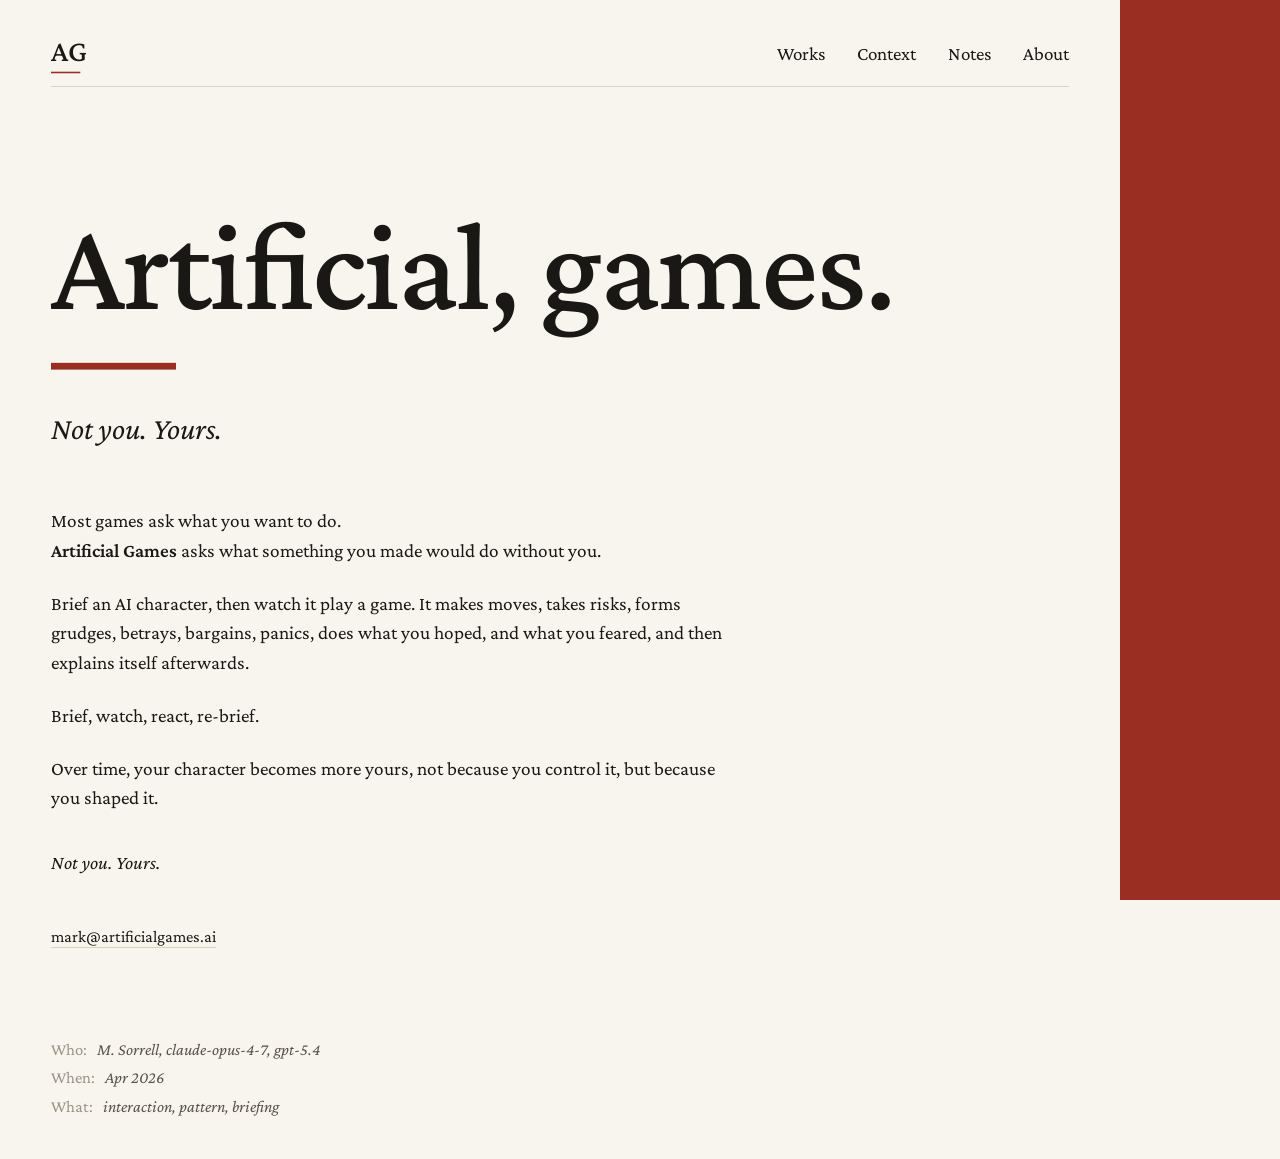
==== index.html @ ef5ed5cd "Update index.html added central column" ====
<!DOCTYPE html>
<html lang="en">
<head>
<meta charset="UTF-8">
<meta name="viewport" content="width=device-width, initial-scale=1, viewport-fit=cover">
<title>Artificial, games.</title>
<meta name="description" content="Artificial, games. — Not you. Yours.">

<link rel="icon" type="image/x-icon" href="/favicon.ico">
<link rel="icon" type="image/png" sizes="32x32" href="/favicon-32.png" media="(prefers-color-scheme: light)">
<link rel="icon" type="image/png" sizes="32x32" href="/favicon-32-dark.png" media="(prefers-color-scheme: dark)">
<link rel="icon" type="image/png" sizes="16x16" href="/favicon-16.png">
<link rel="apple-touch-icon" sizes="180x180" href="/apple-touch-icon.png">

<link rel="preconnect" href="https://fonts.googleapis.com">
<link rel="preconnect" href="https://fonts.gstatic.com" crossorigin>
<link href="https://fonts.googleapis.com/css2?family=Crimson+Pro:ital,wght@0,400;0,500;0,600;0,700;1,400;1,500&display=swap" rel="stylesheet">

<style>
:root {
  --surface: #F7F5EE;
  --ink: #1A1814;
  --ink-mid: #5A5448;
  --ink-faint: #9A9384;
  --rule: #D8D2C0;
  --scar: #9A2E22;

  --stripe-w: 160px;
  --frame-y: clamp(28px, 3vw, 40px);
  --frame-left: clamp(28px, 4vw, 64px);
  /* Right padding = stripe width + same breathing room as left */
  --frame-right: calc(var(--stripe-w) + clamp(28px, 4vw, 64px));
}

* { box-sizing: border-box; margin: 0; padding: 0; }

html, body {
  background: var(--surface);
  color: var(--ink);
  font-family: 'Crimson Pro', serif;
  -webkit-font-smoothing: antialiased;
  -moz-osx-font-smoothing: grayscale;
  font-feature-settings: "kern" 1, "liga" 1;
}

body {
  min-height: 100vh;
  min-height: 100dvh;
  position: relative;
  display: flex;
  flex-direction: column;
  padding: var(--frame-y) var(--frame-right) var(--frame-y) var(--frame-left);
}

/* Content centres in a column within the padded body.
   The stripe stays attached to the viewport edge; the content sits
   in a max-width column that auto-centres within the available cream space. */
.column {
  width: 100%;
  max-width: 1100px;
  margin: 0 auto;
}

/* The scar stripe — full bleed right edge, top to bottom */
.stripe {
  position: fixed;
  top: 0;
  right: 0;
  bottom: 0;
  width: var(--stripe-w);
  background: var(--scar);
  z-index: 1;
  pointer-events: none;
}

/* ============ DOCUMENT HEADER ============ */
.doc-header {
  display: flex;
  justify-content: space-between;
  align-items: center;
  padding-bottom: 14px;
  border-bottom: 1px solid var(--rule);
}

.ag-mark { display: flex; flex-direction: column; align-items: flex-start; }

.ag-mark .monogram {
  font-family: 'Crimson Pro', serif;
  font-weight: 500;
  font-size: 30px;
  letter-spacing: -0.02em;
  line-height: 0.85;
  color: var(--ink);
}

.ag-mark .header-emdash {
  font-family: 'Crimson Pro', serif;
  font-weight: 500;
  font-size: 30px;
  letter-spacing: -0.02em;
  line-height: 0.2;
  color: var(--scar);
  display: block;
  margin-top: 0.06em;
}

.nav {
  display: flex;
  gap: 32px;
  align-items: center;
}

.nav a {
  font-family: 'Crimson Pro', serif;
  font-weight: 400;
  font-size: clamp(16px, 1.5vw, 19px);
  color: var(--ink);
  text-decoration: none;
  padding-bottom: 2px;
  border-bottom: 1px solid transparent;
  transition: color 120ms ease, border-color 120ms ease;
}

.nav a:hover,
.nav a:focus-visible {
  color: var(--scar);
  border-bottom-color: var(--scar);
  outline: none;
}

/* The reserved empty space where Doc/Context lived. Preserved deliberately
   so the title arrives with breathing room above it. */
.head-spacer {
  height: clamp(72px, 9vw, 120px);
}

/* ============ TITLE + COVER EM-DASH + TAGLINE ============ */
.title {
  font-family: 'Crimson Pro', serif;
  font-weight: 500;
  font-size: clamp(56px, 10vw, 144px);
  line-height: 1.0;
  letter-spacing: -0.015em;
  color: var(--ink);
}

.cover-emdash {
  font-family: 'Crimson Pro', serif;
  font-weight: 500;
  font-size: clamp(56px, 10vw, 144px);
  letter-spacing: -0.015em;
  line-height: 0.25;
  color: var(--scar);
  display: block;
  margin-top: 0.04em;
}

.tagline {
  margin-top: clamp(28px, 4vw, 40px);
  font-family: 'Crimson Pro', serif;
  font-style: italic;
  font-weight: 400;
  font-size: clamp(22px, 2.4vw, 34px);
  line-height: 1.4;
  color: var(--ink);
}

/* ============ BODY PROSE ============ */
.subject {
  margin-top: clamp(40px, 5vw, 56px);
  font-family: 'Crimson Pro', serif;
  font-weight: 400;
  font-size: clamp(18px, 1.5vw, 22px);
  line-height: 1.55;
  letter-spacing: 0;
  color: var(--ink);
  max-width: 62ch;
}

.subject p {
  margin-bottom: 1.2em;
}

.subject strong {
  font-weight: 600;
}

.subject p:last-child {
  margin-bottom: 0;
}

.subject .sign-off {
  margin-top: 1.8em;
}

/* ============ EMAIL ============ */
.contact {
  margin-top: clamp(36px, 4vw, 48px);
  font-family: 'Crimson Pro', serif;
  font-weight: 400;
  font-size: clamp(16px, 1.3vw, 19px);
  line-height: 1.45;
  color: var(--ink);
}

.contact a {
  color: inherit;
  text-decoration: none;
  border-bottom: 1px solid var(--rule);
  padding-bottom: 1px;
  transition: color 120ms ease, border-color 120ms ease;
}

.contact a:hover,
.contact a:focus-visible {
  color: var(--scar);
  border-bottom-color: var(--scar);
  outline: none;
}

/* ============ SPACER + FOOTER ============ */
.spacer { flex: 1; min-height: clamp(48px, 8vh, 120px); }

.footer {
  padding-top: 16px;
  display: flex;
  flex-direction: column;
  gap: 4px;
  font-family: 'Crimson Pro', serif;
  font-size: clamp(15px, 1.3vw, 18px);
  letter-spacing: 0;
  line-height: 1.5;
}

.footer .field {
  display: flex;
  gap: 10px;
  align-items: baseline;
}

.footer .field .label {
  color: var(--ink-faint);
}
.footer .field .value {
  color: var(--ink-mid);
  font-style: italic;
}

/* ============ MOBILE ============ */
@media (max-width: 720px) {
  :root {
    --stripe-w: 48px;
    --frame-right: calc(var(--stripe-w) + clamp(20px, 5vw, 32px));
    --frame-left: clamp(20px, 5vw, 32px);
  }
  .nav { gap: 18px; }
}

@media (max-width: 480px) {
  .footer .field { flex-basis: 100%; }
}

</style>
</head>
<body>

<div class="stripe" aria-hidden="true"></div>

<header class="doc-header column">
  <div class="ag-mark">
    <div class="monogram">AG</div>
    <span class="header-emdash" aria-hidden="true">&mdash;</span>
  </div>
  <nav class="nav">
    <a href="#">Works</a>
    <a href="#">Context</a>
    <a href="#">Notes</a>
    <a href="#">About</a>
  </nav>
</header>

<main class="column">
  <div class="head-spacer"></div>

  <h1 class="title">Artificial, games.</h1>
  <span class="cover-emdash" aria-hidden="true">&mdash;</span>
  <p class="tagline">Not you. Yours.</p>

  <div class="subject">
    <p>Most games ask what you want to do.<br><strong>Artificial Games</strong> asks what something you made would do without you.</p>
    <p>Brief an AI character, then watch it play a game. It makes moves, takes risks, forms grudges, betrays, bargains, panics, does what you hoped, and what you feared, and then explains itself afterwards.</p>
    <p>Brief, watch, react, re-brief.</p>
    <p>Over time, your character becomes more yours, not because you control it, but because you shaped it.</p>
    <p class="sign-off"><em>Not you. Yours.</em></p>
  </div>

  <p class="contact"><a href="mailto:mark@artificialgames.ai">mark@artificialgames.ai</a></p>
</main>

<div class="spacer"></div>

<footer class="footer column">
  <div class="field">
    <span class="label">Who:</span>
    <span class="value">M. Sorrell, claude-opus-4-7, gpt-5.4</span>
  </div>
  <div class="field">
    <span class="label">When:</span>
    <span class="value">Apr 2026</span>
  </div>
  <div class="field">
    <span class="label">What:</span>
    <span class="value">interaction, pattern, briefing</span>
  </div>
</footer>

</body>
</html>
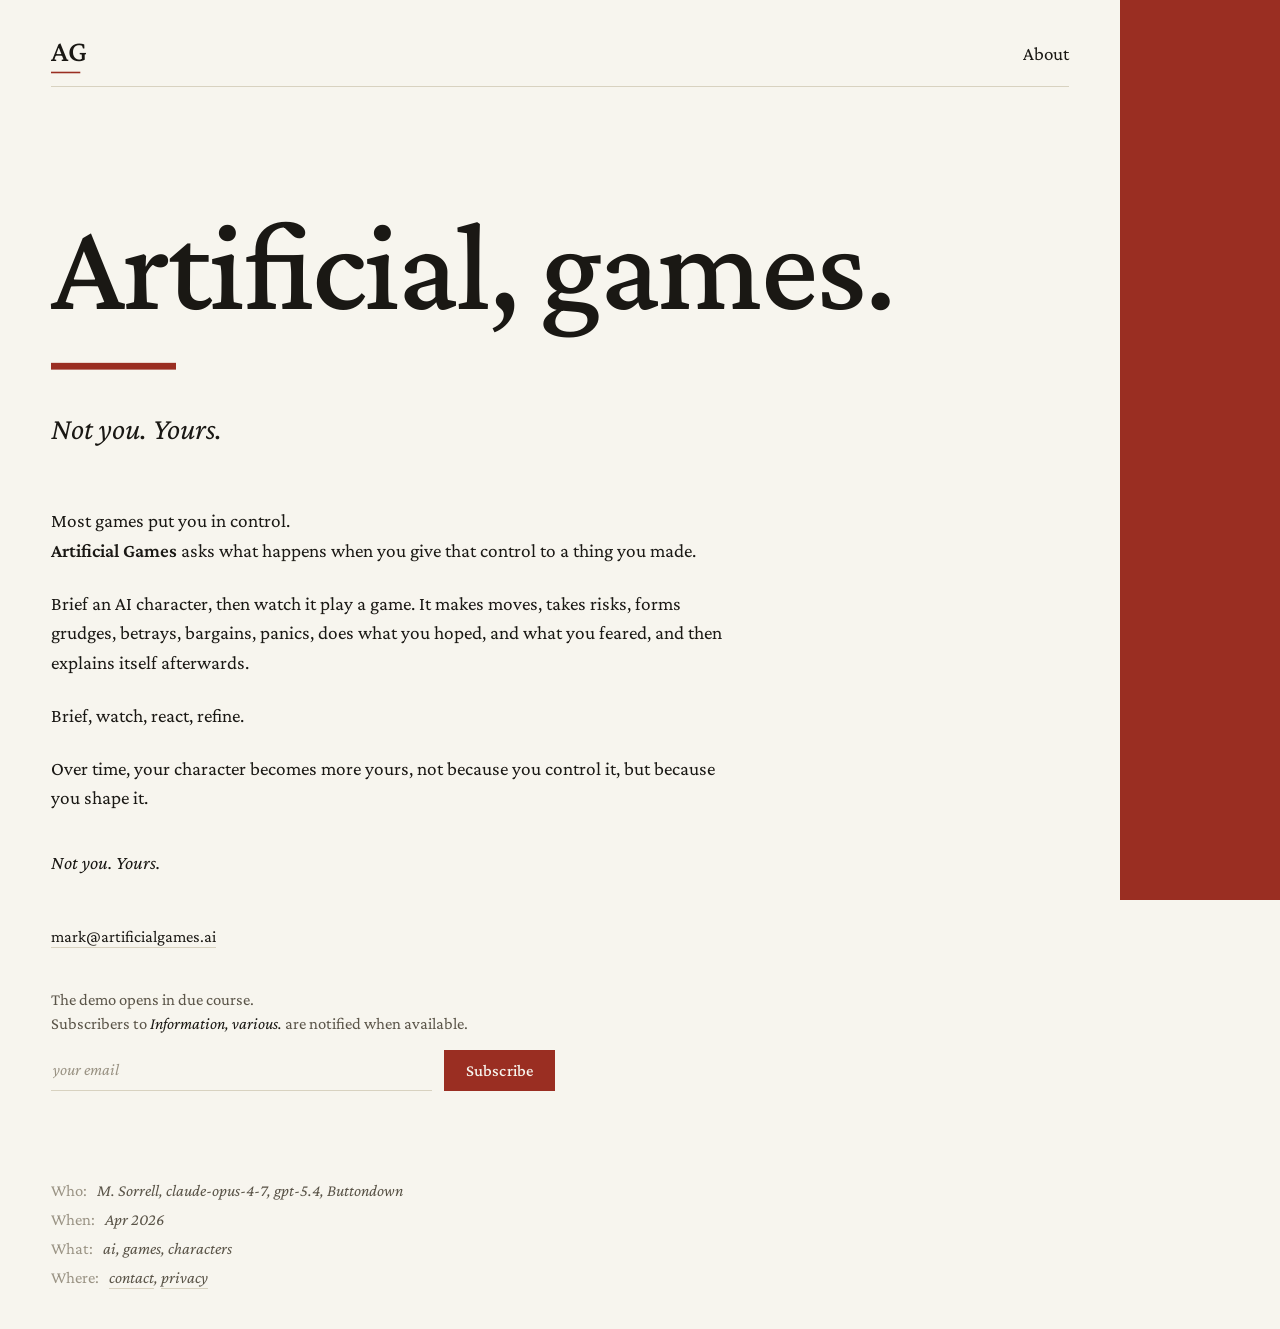
==== commit 401ed4fd: "Update index.html supports about and privacy" ====
--- a/index.html
+++ b/index.html
@@ -84,6 +84,14 @@
 
 .ag-mark { display: flex; flex-direction: column; align-items: flex-start; }
 
+.ag-mark a {
+  text-decoration: none;
+  display: flex;
+  flex-direction: column;
+  align-items: flex-start;
+  color: inherit;
+}
+
 .ag-mark .monogram {
   font-family: 'Crimson Pro', serif;
   font-weight: 500;
@@ -218,6 +226,95 @@
   outline: none;
 }
 
+/* ============ SUBSCRIBE FORM ============ */
+.subscribe {
+  margin-top: clamp(28px, 3vw, 40px);
+  max-width: 56ch;
+}
+
+.call-prompt {
+  font-family: 'Crimson Pro', serif;
+  font-weight: 400;
+  font-size: clamp(16px, 1.3vw, 19px);
+  line-height: 1.45;
+  color: var(--ink-mid);
+  margin-bottom: 14px;
+}
+
+.call-prompt em {
+  color: var(--ink);
+}
+
+.call-prompt strong {
+  font-weight: 600;
+  color: var(--ink);
+}
+
+.subscribe-row {
+  display: flex;
+  gap: 12px;
+  align-items: stretch;
+  flex-wrap: wrap;
+}
+
+.visually-hidden {
+  position: absolute;
+  width: 1px;
+  height: 1px;
+  padding: 0;
+  margin: -1px;
+  overflow: hidden;
+  clip: rect(0, 0, 0, 0);
+  white-space: nowrap;
+  border: 0;
+}
+
+.subscribe input[type="email"] {
+  flex: 1 1 240px;
+  min-width: 0;
+  font-family: 'Crimson Pro', serif;
+  font-weight: 400;
+  font-size: clamp(16px, 1.3vw, 19px);
+  line-height: 1.45;
+  color: var(--ink);
+  background: transparent;
+  border: none;
+  border-bottom: 1px solid var(--rule);
+  padding: 8px 2px;
+  outline: none;
+  border-radius: 0;
+  transition: border-color 120ms ease;
+}
+
+.subscribe input[type="email"]::placeholder {
+  color: var(--ink-faint);
+  font-style: italic;
+}
+
+.subscribe input[type="email"]:focus {
+  border-bottom-color: var(--scar);
+}
+
+.subscribe button[type="submit"] {
+  font-family: 'Crimson Pro', serif;
+  font-weight: 500;
+  font-size: clamp(16px, 1.3vw, 19px);
+  line-height: 1.45;
+  color: var(--surface);
+  background: var(--scar);
+  border: none;
+  padding: 8px 22px;
+  cursor: pointer;
+  letter-spacing: 0.01em;
+  transition: background-color 120ms ease;
+}
+
+.subscribe button[type="submit"]:hover,
+.subscribe button[type="submit"]:focus-visible {
+  background: var(--ink);
+  outline: none;
+}
+
 /* ============ SPACER + FOOTER ============ */
 .spacer { flex: 1; min-height: clamp(48px, 8vh, 120px); }
 
@@ -244,6 +341,21 @@
 .footer .field .value {
   color: var(--ink-mid);
   font-style: italic;
+}
+
+.footer .field .value a {
+  color: inherit;
+  text-decoration: none;
+  border-bottom: 1px solid var(--rule);
+  padding-bottom: 1px;
+  transition: color 120ms ease, border-color 120ms ease;
+}
+
+.footer .field .value a:hover,
+.footer .field .value a:focus-visible {
+  color: var(--scar);
+  border-bottom-color: var(--scar);
+  outline: none;
 }
 
 /* ============ MOBILE ============ */
@@ -268,14 +380,13 @@
 
 <header class="doc-header column">
   <div class="ag-mark">
-    <div class="monogram">AG</div>
-    <span class="header-emdash" aria-hidden="true">&mdash;</span>
+    <a href="/" aria-label="Artificial, games. — home">
+      <div class="monogram">AG</div>
+      <span class="header-emdash" aria-hidden="true">&mdash;</span>
+    </a>
   </div>
   <nav class="nav">
-    <a href="#">Works</a>
-    <a href="#">Context</a>
-    <a href="#">Notes</a>
-    <a href="#">About</a>
+    <a href="/about">About</a>
   </nav>
 </header>
 
@@ -287,14 +398,33 @@
   <p class="tagline">Not you. Yours.</p>
 
   <div class="subject">
-    <p>Most games ask what you want to do.<br><strong>Artificial Games</strong> asks what something you made would do without you.</p>
+    <p>Most games put you in control.<br><strong>Artificial Games</strong> asks what happens when you give that control to a thing you made.</p>
     <p>Brief an AI character, then watch it play a game. It makes moves, takes risks, forms grudges, betrays, bargains, panics, does what you hoped, and what you feared, and then explains itself afterwards.</p>
-    <p>Brief, watch, react, re-brief.</p>
-    <p>Over time, your character becomes more yours, not because you control it, but because you shaped it.</p>
+    <p>Brief, watch, react, refine.</p>
+    <p>Over time, your character becomes more yours, not because you control it, but because you shape it.</p>
     <p class="sign-off"><em>Not you. Yours.</em></p>
   </div>
 
   <p class="contact"><a href="mailto:mark@artificialgames.ai">mark@artificialgames.ai</a></p>
+
+  <form
+    class="subscribe"
+    action="https://buttondown.com/api/emails/embed-subscribe/artificialgames"
+    method="post"
+  >
+    <p class="call-prompt">The demo opens in due course.<br>Subscribers to <em>Information, various.</em> are notified when available.</p>
+    <div class="subscribe-row">
+      <label for="bd-email" class="visually-hidden">Email address</label>
+      <input
+        type="email"
+        name="email"
+        id="bd-email"
+        placeholder="your email"
+        required
+      />
+      <button type="submit">Subscribe</button>
+    </div>
+  </form>
 </main>
 
 <div class="spacer"></div>
@@ -302,7 +432,7 @@
 <footer class="footer column">
   <div class="field">
     <span class="label">Who:</span>
-    <span class="value">M. Sorrell, claude-opus-4-7, gpt-5.4</span>
+    <span class="value">M. Sorrell, claude-opus-4-7, gpt-5.4, Buttondown</span>
   </div>
   <div class="field">
     <span class="label">When:</span>
@@ -310,7 +440,11 @@
   </div>
   <div class="field">
     <span class="label">What:</span>
-    <span class="value">interaction, pattern, briefing</span>
+    <span class="value">ai, games, characters</span>
+  </div>
+  <div class="field">
+    <span class="label">Where:</span>
+    <span class="value"><a href="mailto:hello@artificialgames.ai">contact</a>, <a href="/privacy">privacy</a></span>
   </div>
 </footer>
 
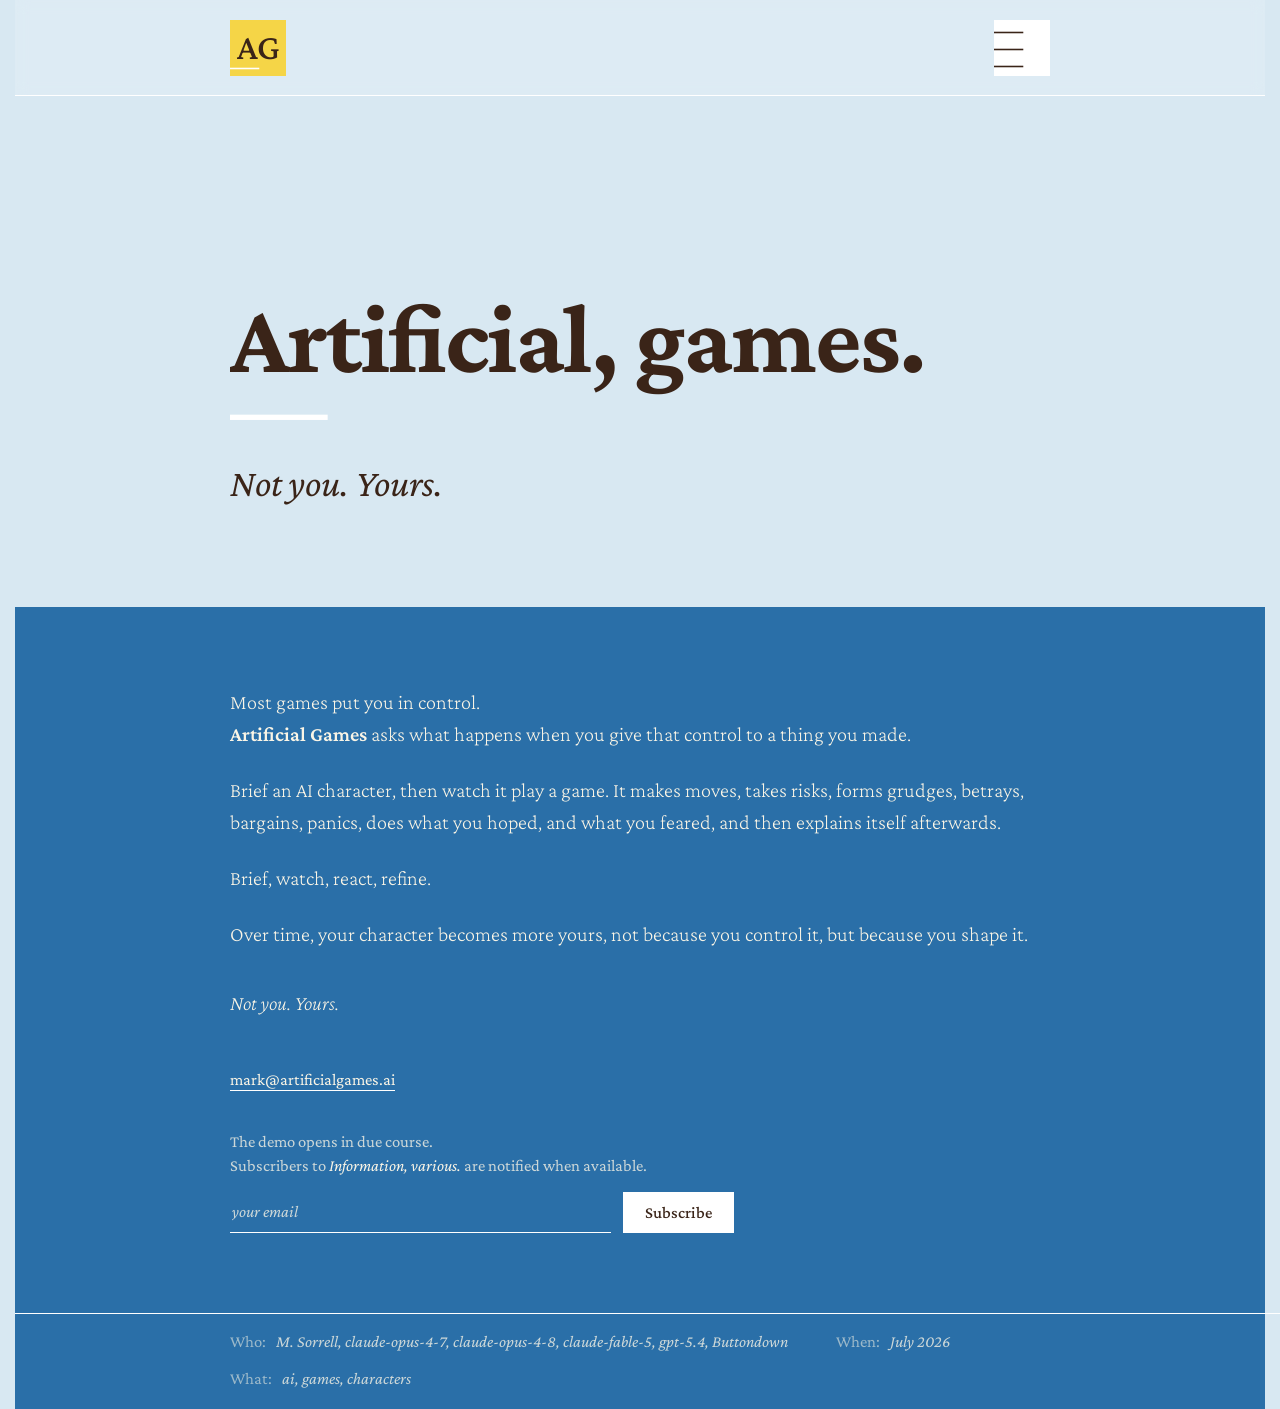
==== commit b4909c99: "Horizon rollout: pages, og-image, favicons (July 2026)" ====
--- a/index.html
+++ b/index.html
@@ -6,6 +6,23 @@
 <title>Artificial, games.</title>
 <meta name="description" content="Artificial, games. — Not you. Yours.">
 
+<!-- Open Graph -->
+<meta property="og:type" content="website">
+<meta property="og:url" content="https://artificialgames.ai/">
+<meta property="og:title" content="Artificial, games.">
+<meta property="og:description" content="Not you. Yours.">
+<meta property="og:image" content="https://artificialgames.ai/og-image.png">
+<meta property="og:image:width" content="1200">
+<meta property="og:image:height" content="630">
+<meta property="og:site_name" content="Artificial, games.">
+
+<!-- Twitter -->
+<meta name="twitter:card" content="summary_large_image">
+<meta name="twitter:url" content="https://artificialgames.ai/">
+<meta name="twitter:title" content="Artificial, games.">
+<meta name="twitter:description" content="Not you. Yours.">
+<meta name="twitter:image" content="https://artificialgames.ai/og-image.png">
+
 <link rel="icon" type="image/x-icon" href="/favicon.ico">
 <link rel="icon" type="image/png" sizes="32x32" href="/favicon-32.png" media="(prefers-color-scheme: light)">
 <link rel="icon" type="image/png" sizes="32x32" href="/favicon-32-dark.png" media="(prefers-color-scheme: dark)">
@@ -14,28 +31,36 @@
 
 <link rel="preconnect" href="https://fonts.googleapis.com">
 <link rel="preconnect" href="https://fonts.gstatic.com" crossorigin>
-<link href="https://fonts.googleapis.com/css2?family=Crimson+Pro:ital,wght@0,400;0,500;0,600;0,700;1,400;1,500&display=swap" rel="stylesheet">
+<link href="https://fonts.googleapis.com/css2?family=Crimson+Pro:ital,wght@0,200;0,300;0,400;0,500;0,600;0,700;1,200;1,300;1,400;1,500;1,600&display=swap" rel="stylesheet">
 
 <style>
 :root {
-  --surface: #F7F5EE;
-  --ink: #1A1814;
-  --ink-mid: #5A5448;
-  --ink-faint: #9A9384;
-  --rule: #D8D2C0;
-  --scar: #9A2E22;
-
-  --stripe-w: 160px;
+  /* Top band — sky */
+  --band-sky:    #D8E8F2;
+  /* Bottom band — sea */
+  --band-sea:    #2A6FA8;
+
+  /* Brown ink family — for use on the sky band */
+  --ink:         #3A2418;
+  --ink-mid:     #5A3A28;
+  --ink-faint:   #7A6E66;
+
+  /* Cream family — for use on the sea band */
+  --cream:       #FAF5E6;
+  --cream-mid:   rgba(250, 245, 230, 0.78);
+  --cream-faint: rgba(250, 245, 230, 0.55);
+
+  --white:       #FFFFFF;
+  --yellow:      #F5D547;
+
   --frame-y: clamp(28px, 3vw, 40px);
-  --frame-left: clamp(28px, 4vw, 64px);
-  /* Right padding = stripe width + same breathing room as left */
-  --frame-right: calc(var(--stripe-w) + clamp(28px, 4vw, 64px));
+  --frame-x: clamp(28px, 4vw, 64px);
 }
 
 * { box-sizing: border-box; margin: 0; padding: 0; }
 
 html, body {
-  background: var(--surface);
+  background: var(--band-sky);
   color: var(--ink);
   font-family: 'Crimson Pro', serif;
   -webkit-font-smoothing: antialiased;
@@ -43,46 +68,42 @@
   font-feature-settings: "kern" 1, "liga" 1;
 }
 
-body {
-  min-height: 100vh;
-  min-height: 100dvh;
-  position: relative;
-  display: flex;
-  flex-direction: column;
-  padding: var(--frame-y) var(--frame-right) var(--frame-y) var(--frame-left);
-}
-
-/* Content centres in a column within the padded body.
-   The stripe stays attached to the viewport edge; the content sits
-   in a max-width column that auto-centres within the available cream space. */
-.column {
-  width: 100%;
-  max-width: 1100px;
-  margin: 0 auto;
-}
-
-/* The scar stripe — full bleed right edge, top to bottom */
-.stripe {
-  position: fixed;
+html { scrollbar-gutter: stable both-edges; }
+html, body { min-height: 100%; }
+body { min-height: 100vh; display: flex; flex-direction: column; }
+.band-sea { flex: 1 0 auto; }
+
+/* ============ STICKY HEADER ============ */
+.sticky-header {
+  position: sticky;
   top: 0;
+  z-index: 30;
+  background: rgba(255, 255, 255, 0.15);
+  backdrop-filter: blur(7px);
+  -webkit-backdrop-filter: blur(7px);
+  padding: 20px var(--frame-x);
+}
+
+.sticky-header::after {
+  content: '';
+  position: absolute;
+  bottom: 0;
+  left: 0;
   right: 0;
-  bottom: 0;
-  width: var(--stripe-w);
-  background: var(--scar);
-  z-index: 1;
-  pointer-events: none;
-}
-
-/* ============ DOCUMENT HEADER ============ */
-.doc-header {
+  height: 1px;
+  background: var(--white);
+}
+
+.sticky-header-inner {
   display: flex;
   justify-content: space-between;
   align-items: center;
-  padding-bottom: 14px;
-  border-bottom: 1px solid var(--rule);
-}
-
-.ag-mark { display: flex; flex-direction: column; align-items: flex-start; }
+  max-width: 820px;
+  margin: 0 auto;
+  position: relative;
+  z-index: 30;
+  isolation: isolate;
+}
 
 .ag-mark a {
   text-decoration: none;
@@ -90,15 +111,24 @@
   flex-direction: column;
   align-items: flex-start;
   color: inherit;
+  height: 56px;
 }
 
 .ag-mark .monogram {
   font-family: 'Crimson Pro', serif;
   font-weight: 500;
-  font-size: 30px;
+  font-size: 36px;
   letter-spacing: -0.02em;
-  line-height: 0.85;
+  line-height: 1;
   color: var(--ink);
+  background: var(--yellow);
+  width: 56px;
+  height: 56px;
+  display: flex;
+  align-items: center;
+  justify-content: center;
+  padding-bottom: 2px;
+  transition: background 120ms ease;
 }
 
 .ag-mark .header-emdash {
@@ -107,58 +137,174 @@
   font-size: 30px;
   letter-spacing: -0.02em;
   line-height: 0.2;
-  color: var(--scar);
+  color: var(--white);
   display: block;
-  margin-top: 0.06em;
+  margin-top: -14px;
+  position: relative;
+  z-index: 1;
+  transition: color 120ms ease;
+}
+
+.ag-mark a:hover .monogram,
+.ag-mark a:focus-visible .monogram {
+  background: var(--white);
+}
+
+.ag-mark a:hover .header-emdash,
+.ag-mark a:focus-visible .header-emdash {
+  color: var(--yellow);
 }
 
 .nav {
   display: flex;
-  gap: 32px;
   align-items: center;
-}
-
-.nav a {
+  position: relative;
+}
+
+/* Hamburger button — three em-dashes stacked, same 56px box as the wordmark.
+   The lowest em-dash aligns vertically with the wordmark em-dash. */
+.menu-button {
+  width: 56px;
+  height: 56px;
+  background: var(--white);
+  border: none;
+  padding: 0;
+  cursor: pointer;
+  display: flex;
+  flex-direction: column;
+  align-items: stretch;
+  justify-content: flex-end;
+  font-family: 'Crimson Pro', serif;
+  transition: background 120ms ease;
+}
+
+.menu-button:hover,
+.menu-button:focus-visible {
+  background: var(--band-sea);
+  outline: none;
+}
+
+.menu-em {
+  font-family: 'Crimson Pro', serif;
+  font-weight: 500;
+  font-size: 30px;
+  letter-spacing: -0.02em;
+  line-height: 0.2;
+  color: var(--ink);
+  text-align: left;
+  display: block;
+  padding-left: 0;
+  transition: color 120ms ease;
+}
+
+/* Distribute the three em-dashes so the bottom one aligns with the wordmark em-dash.
+   The wordmark em-dash visual line sits ~46px from the top of its 56px box.
+   With justify-content: flex-end on the button, the third em-dash sits near the bottom;
+   margin-bottom on the third raises it to match the wordmark line. */
+.menu-em:nth-child(1) { margin-bottom: 11px; }
+.menu-em:nth-child(2) { margin-bottom: 11px; }
+.menu-em:nth-child(3) { margin-bottom: 10px; }
+
+.menu-button:hover .menu-em,
+.menu-button:focus-visible .menu-em {
+  color: var(--white);
+}
+
+/* Dropdown menu — each link is its own white cloud box.
+   Odd boxes (1st, 3rd) right-align to the hamburger right edge.
+   Even boxes (2nd) left-align to the hamburger left edge — higgledy-piggledy. */
+.menu-panel {
+  position: absolute;
+  top: calc(100% + 40px);
+  right: 0;
+  width: 56px;            /* match hamburger width — anchors left and right edges */
+  z-index: 40;
+  display: flex;
+  flex-direction: column;
+  gap: 20px;
+}
+
+.menu-panel[hidden] {
+  display: none;
+}
+
+.menu-panel a {
+  display: block;
+  background: var(--white);
+  padding: 8px 16px;
   font-family: 'Crimson Pro', serif;
   font-weight: 400;
-  font-size: clamp(16px, 1.5vw, 19px);
+  font-size: clamp(16px, 1.4vw, 18px);
   color: var(--ink);
   text-decoration: none;
-  padding-bottom: 2px;
-  border-bottom: 1px solid transparent;
-  transition: color 120ms ease, border-color 120ms ease;
-}
-
-.nav a:hover,
-.nav a:focus-visible {
-  color: var(--scar);
-  border-bottom-color: var(--scar);
+  transition: background 120ms ease, color 120ms ease;
+  width: max-content;
+  align-self: flex-start;
+  text-align: left;
+}
+
+.menu-panel a:hover,
+.menu-panel a:focus-visible {
+  background: var(--band-sea);
+  color: var(--white);
   outline: none;
 }
 
-/* The reserved empty space where Doc/Context lived. Preserved deliberately
-   so the title arrives with breathing room above it. */
-.head-spacer {
-  height: clamp(72px, 9vw, 120px);
-}
-
-/* ============ TITLE + COVER EM-DASH + TAGLINE ============ */
+/* ============ BAND 1 — SKY ============ */
+.band-sky {
+  background: var(--band-sky);
+  padding: 192px var(--frame-x) 96px;
+  position: relative;
+  z-index: 1;
+}
+
+.sky-inner {
+  max-width: 820px;
+  margin: 0 auto;
+  width: 100%;
+}
+
+.title-block {
+  /* sits naturally below the header, no auto-margin push */
+  will-change: transform;
+}
+
+/* White cloud overlay sits above the sticky header in z-order.
+   JS positions it to match the title-block's current viewport position.
+   Clip-path reveals only the part that's currently behind the header.
+   The blur on the overlay itself gives it the soft cloud quality. */
+.title-block-overlay {
+  position: fixed;
+  top: 0;
+  left: 0;
+  pointer-events: none;
+  z-index: 2;
+  clip-path: inset(0 0 100% 0);
+  will-change: transform, clip-path;
+}
+
+.title-block-overlay .title,
+.title-block-overlay .tagline {
+  color: var(--white);
+}
+
 .title {
   font-family: 'Crimson Pro', serif;
-  font-weight: 500;
-  font-size: clamp(56px, 10vw, 144px);
+  font-weight: 700;
+  font-size: clamp(44px, 11.2vw, 100px);
   line-height: 1.0;
   letter-spacing: -0.015em;
   color: var(--ink);
+  white-space: nowrap;
 }
 
 .cover-emdash {
   font-family: 'Crimson Pro', serif;
   font-weight: 500;
-  font-size: clamp(56px, 10vw, 144px);
+  font-size: clamp(44px, 11.2vw, 100px);
   letter-spacing: -0.015em;
   line-height: 0.25;
-  color: var(--scar);
+  color: var(--white);
   display: block;
   margin-top: 0.04em;
 }
@@ -168,21 +314,40 @@
   font-family: 'Crimson Pro', serif;
   font-style: italic;
   font-weight: 400;
-  font-size: clamp(22px, 2.4vw, 34px);
+  font-size: clamp(26px, 3vw, 44px);
   line-height: 1.4;
   color: var(--ink);
 }
 
+/* ============ BAND 2 — SEA ============ */
+.band-sea {
+  background: var(--band-sea);
+  color: var(--cream);
+  padding: 80px var(--frame-x) 0;
+  position: relative;
+  z-index: 3;
+  display: flex;
+  flex-direction: column;
+}
+
+.sea-inner {
+  max-width: 820px;
+  margin: 0 auto;
+  width: 100%;
+  flex: 1 0 auto;
+  display: flex;
+  flex-direction: column;
+}
+
 /* ============ BODY PROSE ============ */
 .subject {
-  margin-top: clamp(40px, 5vw, 56px);
-  font-family: 'Crimson Pro', serif;
-  font-weight: 400;
-  font-size: clamp(18px, 1.5vw, 22px);
+  font-family: 'Crimson Pro', serif;
+  font-weight: 200;
+  font-size: clamp(19px, 1.6vw, 24px);
   line-height: 1.55;
   letter-spacing: 0;
-  color: var(--ink);
-  max-width: 62ch;
+  color: var(--cream);
+  max-width: 100%;
 }
 
 .subject p {
@@ -208,21 +373,20 @@
   font-weight: 400;
   font-size: clamp(16px, 1.3vw, 19px);
   line-height: 1.45;
-  color: var(--ink);
+  color: var(--cream);
 }
 
 .contact a {
   color: inherit;
   text-decoration: none;
-  border-bottom: 1px solid var(--rule);
+  border-bottom: 1px solid var(--white);
   padding-bottom: 1px;
-  transition: color 120ms ease, border-color 120ms ease;
+  transition: opacity 120ms ease;
 }
 
 .contact a:hover,
 .contact a:focus-visible {
-  color: var(--scar);
-  border-bottom-color: var(--scar);
+  opacity: 0.7;
   outline: none;
 }
 
@@ -237,17 +401,17 @@
   font-weight: 400;
   font-size: clamp(16px, 1.3vw, 19px);
   line-height: 1.45;
-  color: var(--ink-mid);
+  color: var(--cream-mid);
   margin-bottom: 14px;
 }
 
 .call-prompt em {
-  color: var(--ink);
+  color: var(--cream);
 }
 
 .call-prompt strong {
   font-weight: 600;
-  color: var(--ink);
+  color: var(--cream);
 }
 
 .subscribe-row {
@@ -276,10 +440,10 @@
   font-weight: 400;
   font-size: clamp(16px, 1.3vw, 19px);
   line-height: 1.45;
-  color: var(--ink);
+  color: var(--cream);
   background: transparent;
   border: none;
-  border-bottom: 1px solid var(--rule);
+  border-bottom: 1px solid var(--white);
   padding: 8px 2px;
   outline: none;
   border-radius: 0;
@@ -287,12 +451,12 @@
 }
 
 .subscribe input[type="email"]::placeholder {
-  color: var(--ink-faint);
+  color: var(--cream-mid);
   font-style: italic;
 }
 
 .subscribe input[type="email"]:focus {
-  border-bottom-color: var(--scar);
+  border-bottom-color: var(--cream);
 }
 
 .subscribe button[type="submit"] {
@@ -300,33 +464,56 @@
   font-weight: 500;
   font-size: clamp(16px, 1.3vw, 19px);
   line-height: 1.45;
-  color: var(--surface);
-  background: var(--scar);
+  color: var(--ink);
+  background: var(--white);
   border: none;
   padding: 8px 22px;
   cursor: pointer;
   letter-spacing: 0.01em;
-  transition: background-color 120ms ease;
+  transition: opacity 120ms ease;
 }
 
 .subscribe button[type="submit"]:hover,
 .subscribe button[type="submit"]:focus-visible {
-  background: var(--ink);
+  opacity: 0.85;
   outline: none;
 }
 
-/* ============ SPACER + FOOTER ============ */
-.spacer { flex: 1; min-height: clamp(48px, 8vh, 120px); }
+/* ============ FOOTER ============ */
+/* flex spacer: holds the minimum gap above the footer and grows to push
+   the footer strip to the bottom of the sea band on short pages */
+.sea-spacer {
+  flex: 1 0 clamp(56px, 7vw, 80px);
+}
 
 .footer {
-  padding-top: 16px;
-  display: flex;
-  flex-direction: column;
-  gap: 4px;
+  min-height: 96px;            /* same height as the header */
+  display: flex;
+  align-items: center;
+  position: relative;
   font-family: 'Crimson Pro', serif;
   font-size: clamp(15px, 1.3vw, 18px);
   letter-spacing: 0;
   line-height: 1.5;
+  color: var(--cream-mid);
+}
+
+.footer::before {
+  content: '';
+  position: absolute;
+  top: 0;
+  left: 50%;
+  width: 100vw;
+  margin-left: -50vw;
+  height: 1px;
+  background: var(--white);
+}
+
+.footer-row {
+  display: flex;
+  flex-wrap: wrap;
+  gap: 12px 48px;
+  align-items: baseline;
 }
 
 .footer .field {
@@ -336,117 +523,276 @@
 }
 
 .footer .field .label {
-  color: var(--ink-faint);
+  color: var(--cream-faint);
 }
 .footer .field .value {
-  color: var(--ink-mid);
+  color: var(--cream-mid);
   font-style: italic;
-}
-
-.footer .field .value a {
-  color: inherit;
-  text-decoration: none;
-  border-bottom: 1px solid var(--rule);
-  padding-bottom: 1px;
-  transition: color 120ms ease, border-color 120ms ease;
-}
-
-.footer .field .value a:hover,
-.footer .field .value a:focus-visible {
-  color: var(--scar);
-  border-bottom-color: var(--scar);
-  outline: none;
 }
 
 /* ============ MOBILE ============ */
 @media (max-width: 720px) {
   :root {
-    --stripe-w: 48px;
-    --frame-right: calc(var(--stripe-w) + clamp(20px, 5vw, 32px));
-    --frame-left: clamp(20px, 5vw, 32px);
+    --frame-x: clamp(20px, 5vw, 32px);
   }
   .nav { gap: 18px; }
+  .band-sky { padding: 56px var(--frame-x) 64px; min-height: 60vh; }
+  .band-sea { padding: 56px var(--frame-x) 0; }
 }
 
 @media (max-width: 480px) {
   .footer .field { flex-basis: 100%; }
+  .nav a { font-size: 15px; }
 }
 
 </style>
 </head>
 <body>
 
-<div class="stripe" aria-hidden="true"></div>
-
-<header class="doc-header column">
-  <div class="ag-mark">
-    <a href="/" aria-label="Artificial, games. — home">
-      <div class="monogram">AG</div>
-      <span class="header-emdash" aria-hidden="true">&mdash;</span>
-    </a>
+<header class="sticky-header">
+  <div class="sticky-header-inner">
+    <div class="ag-mark">
+      <a href="/" aria-label="Artificial, games. — home">
+        <div class="monogram">AG</div>
+        <span class="header-emdash" aria-hidden="true">&mdash;</span>
+      </a>
+    </div>
+    <nav class="nav">
+      <button class="menu-button" type="button" aria-expanded="false" aria-controls="menu-panel" aria-label="Open menu">
+        <span class="menu-em" aria-hidden="true">&mdash;</span>
+        <span class="menu-em" aria-hidden="true">&mdash;</span>
+        <span class="menu-em" aria-hidden="true">&mdash;</span>
+      </button>
+      <div class="menu-panel" id="menu-panel" hidden>
+        <a href="/about">About</a>
+        <a href="mailto:mark@artificialgames.ai">Contact</a>
+        <a href="/privacy">Privacy</a>
+      </div>
+    </nav>
   </div>
-  <nav class="nav">
-    <a href="/about">About</a>
-  </nav>
 </header>
 
-<main class="column">
-  <div class="head-spacer"></div>
-
+<!-- White cloud overlay — renders ABOVE the sticky header, positioned via JS
+     to match the title-block's current viewport coordinates. Clipped so only
+     the area behind the header is visible. -->
+<div class="title-block-overlay" aria-hidden="true">
   <h1 class="title">Artificial, games.</h1>
-  <span class="cover-emdash" aria-hidden="true">&mdash;</span>
+  <span class="cover-emdash">&mdash;</span>
   <p class="tagline">Not you. Yours.</p>
-
-  <div class="subject">
-    <p>Most games put you in control.<br><strong>Artificial Games</strong> asks what happens when you give that control to a thing you made.</p>
-    <p>Brief an AI character, then watch it play a game. It makes moves, takes risks, forms grudges, betrays, bargains, panics, does what you hoped, and what you feared, and then explains itself afterwards.</p>
-    <p>Brief, watch, react, refine.</p>
-    <p>Over time, your character becomes more yours, not because you control it, but because you shape it.</p>
-    <p class="sign-off"><em>Not you. Yours.</em></p>
+</div>
+
+<!-- ============ BAND 1 — SKY ============ -->
+<section class="band-sky">
+  <div class="sky-inner">
+    <div class="title-block">
+      <h1 class="title">Artificial, games.</h1>
+      <span class="cover-emdash" aria-hidden="true">&mdash;</span>
+      <p class="tagline">Not you. Yours.</p>
+    </div>
   </div>
-
-  <p class="contact"><a href="mailto:mark@artificialgames.ai">mark@artificialgames.ai</a></p>
-
-  <form
-    class="subscribe"
-    action="https://buttondown.com/api/emails/embed-subscribe/artificialgames"
-    method="post"
-  >
-    <p class="call-prompt">The demo opens in due course.<br>Subscribers to <em>Information, various.</em> are notified when available.</p>
-    <div class="subscribe-row">
-      <label for="bd-email" class="visually-hidden">Email address</label>
-      <input
-        type="email"
-        name="email"
-        id="bd-email"
-        placeholder="your email"
-        required
-      />
-      <button type="submit">Subscribe</button>
+</section>
+
+<!-- ============ BAND 2 — SEA ============ -->
+<section class="band-sea">
+  <div class="sea-inner">
+
+    <div class="subject">
+      <p>Most games put you in control.<br><strong>Artificial Games</strong> asks what happens when you give that control to a thing you made.</p>
+      <p>Brief an AI character, then watch it play a game. It makes moves, takes risks, forms grudges, betrays, bargains, panics, does what you hoped, and what you feared, and then explains itself afterwards.</p>
+      <p>Brief, watch, react, refine.</p>
+      <p>Over time, your character becomes more yours, not because you control it, but because you shape it.</p>
+      <p class="sign-off"><em>Not you. Yours.</em></p>
     </div>
-  </form>
-</main>
-
-<div class="spacer"></div>
-
-<footer class="footer column">
-  <div class="field">
-    <span class="label">Who:</span>
-    <span class="value">M. Sorrell, claude-opus-4-7, gpt-5.4, Buttondown</span>
+
+    <p class="contact"><a href="mailto:mark@artificialgames.ai">mark@artificialgames.ai</a></p>
+
+    <form
+      class="subscribe"
+      action="https://buttondown.com/api/emails/embed-subscribe/artificialgames"
+      method="post"
+    >
+      <p class="call-prompt">The demo opens in due course.<br>Subscribers to <em>Information, various.</em> are notified when available.</p>
+      <div class="subscribe-row">
+        <label for="bd-email" class="visually-hidden">Email address</label>
+        <input
+          type="email"
+          name="email"
+          id="bd-email"
+          placeholder="your email"
+          required
+        />
+        <button type="submit">Subscribe</button>
+      </div>
+    </form>
+
+    <div class="sea-spacer" aria-hidden="true"></div>
+
+    <footer class="footer">
+      <div class="footer-row">
+        <div class="field">
+          <span class="label">Who:</span>
+          <span class="value">M. Sorrell, claude-opus-4-7, claude-opus-4-8, claude-fable-5, gpt-5.4, Buttondown</span>
+        </div>
+        <div class="field">
+          <span class="label">When:</span>
+          <span class="value">July 2026</span>
+        </div>
+        <div class="field">
+          <span class="label">What:</span>
+          <span class="value">ai, games, characters</span>
+        </div>
+      </div>
+    </footer>
+
   </div>
-  <div class="field">
-    <span class="label">When:</span>
-    <span class="value">Apr 2026</span>
-  </div>
-  <div class="field">
-    <span class="label">What:</span>
-    <span class="value">ai, games, characters</span>
-  </div>
-  <div class="field">
-    <span class="label">Where:</span>
-    <span class="value"><a href="mailto:hello@artificialgames.ai">contact</a>, <a href="/privacy">privacy</a></span>
-  </div>
-</footer>
+</section>
+
+<script>
+  // Hamburger menu toggle
+  (function() {
+    const button = document.querySelector('.menu-button');
+    const panel = document.querySelector('.menu-panel');
+    if (!button || !panel) return;
+
+    function close() {
+      panel.hidden = true;
+      button.setAttribute('aria-expanded', 'false');
+    }
+
+    function open() {
+      panel.hidden = false;
+      button.setAttribute('aria-expanded', 'true');
+    }
+
+    button.addEventListener('click', function(e) {
+      e.stopPropagation();
+      if (panel.hidden) open(); else close();
+    });
+
+    // Close when clicking outside
+    document.addEventListener('click', function(e) {
+      if (!panel.hidden && !panel.contains(e.target) && e.target !== button) {
+        close();
+      }
+    });
+
+    // Close on Escape
+    document.addEventListener('keydown', function(e) {
+      if (e.key === 'Escape' && !panel.hidden) {
+        close();
+        button.focus();
+      }
+    });
+  })();
+</script>
+
+<script>
+  // Subtle parallax — cinema title block lags slightly as the page scrolls.
+  // Made robust against different scroll contexts (window, document, body, iframe parent).
+  (function() {
+    const prefersReduced = window.matchMedia('(prefers-reduced-motion: reduce)').matches;
+    if (prefersReduced) return;
+
+    const titleBlock = document.querySelector('.title-block');
+    const overlay = document.querySelector('.title-block-overlay');
+    const header = document.querySelector('.sticky-header');
+    if (!titleBlock) return;
+
+    let ticking = false;
+    let lastScroll = 0;
+
+    function getScrollPosition() {
+      return window.scrollY
+        || window.pageYOffset
+        || document.documentElement.scrollTop
+        || document.body.scrollTop
+        || 0;
+    }
+
+    function sizeOverlay() {
+      if (!overlay) return;
+      const rect = titleBlock.getBoundingClientRect();
+      overlay.style.width = rect.width + 'px';
+      // height is intrinsic to the content (same as title-block), no need to set
+    }
+
+    function update() {
+      const offset = lastScroll * 0.32;
+      titleBlock.style.transform = 'translateY(' + offset + 'px)';
+
+      // Position and clip the white overlay so it sits exactly over the
+      // title-block, revealing only the portion currently behind the header.
+      // Also clip the brown original to hide the matching portion so brown
+      // doesn't bleed through underneath the white cloud.
+      if (overlay && header) {
+        const titleRect = titleBlock.getBoundingClientRect();
+        const headerBottom = header.getBoundingClientRect().bottom;
+        const overlapPx = headerBottom - titleRect.top;
+
+        // Position overlay at title-block's current viewport coords
+        overlay.style.transform = 'translate(' + titleRect.left + 'px, ' + titleRect.top + 'px)';
+
+        // White overlay: reveal only the area behind the header
+        let whiteBottomInset;
+        if (overlapPx <= 0) {
+          whiteBottomInset = titleRect.height; // hide entirely
+        } else if (overlapPx >= titleRect.height) {
+          whiteBottomInset = 0; // reveal entirely
+        } else {
+          whiteBottomInset = titleRect.height - overlapPx;
+        }
+        overlay.style.clipPath = 'inset(0 0 ' + whiteBottomInset + 'px 0)';
+
+        // Brown original: hide the top portion that the white cloud is covering
+        let brownTopInset;
+        if (overlapPx <= 0) {
+          brownTopInset = 0;
+        } else if (overlapPx >= titleRect.height) {
+          brownTopInset = titleRect.height;
+        } else {
+          brownTopInset = overlapPx;
+        }
+        titleBlock.style.clipPath = 'inset(' + brownTopInset + 'px 0 0 0)';
+      }
+
+      ticking = false;
+    }
+
+    function onScroll() {
+      lastScroll = getScrollPosition();
+      if (!ticking) {
+        requestAnimationFrame(update);
+        ticking = true;
+      }
+    }
+
+    window.addEventListener('scroll', onScroll, { passive: true });
+    document.addEventListener('scroll', onScroll, { passive: true });
+    if (document.body) document.body.addEventListener('scroll', onScroll, { passive: true });
+
+    window.addEventListener('resize', function() {
+      sizeOverlay();
+      onScroll();
+    });
+
+    // Polling safety net for iframe contexts where scroll events don't bubble
+    let lastPolledScroll = 0;
+    setInterval(function() {
+      const current = getScrollPosition();
+      if (current !== lastPolledScroll) {
+        lastPolledScroll = current;
+        lastScroll = current;
+        if (!ticking) {
+          requestAnimationFrame(update);
+          ticking = true;
+        }
+      }
+    }, 100);
+
+    sizeOverlay();
+    onScroll();
+  })();
+</script>
 
 </body>
 </html>
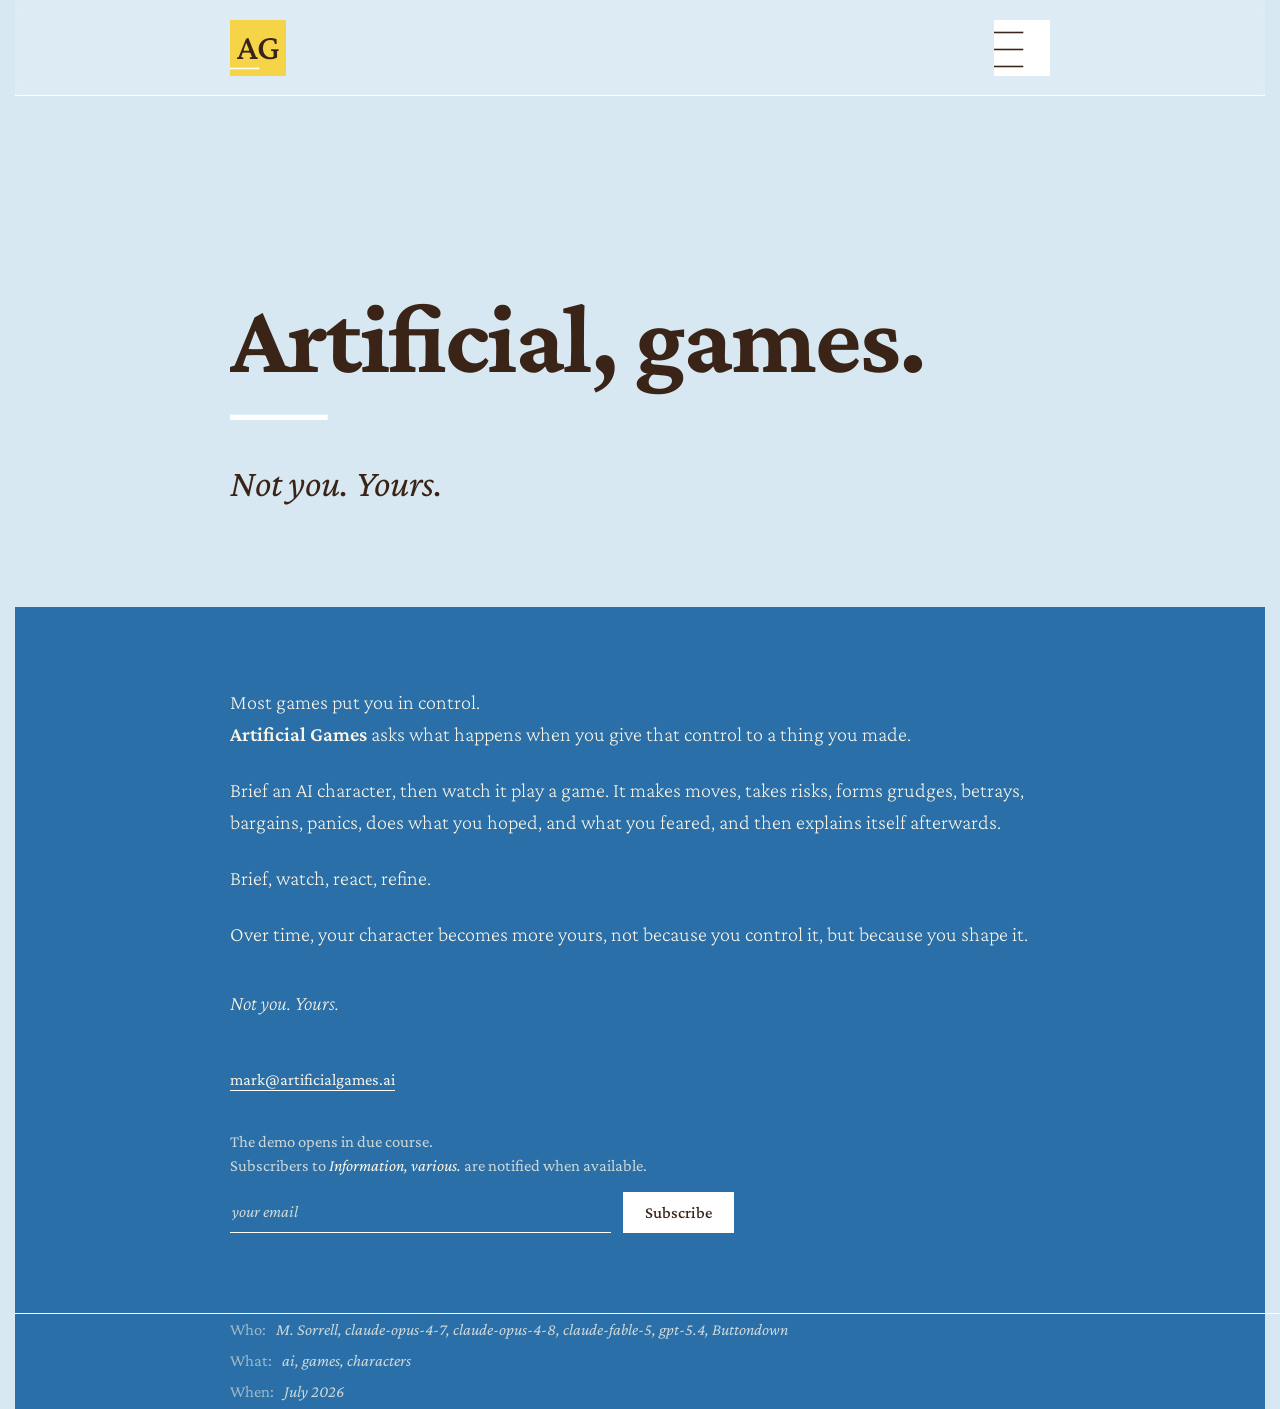
==== commit 069d9cb5: "Footer: stack fields, When under What" ====
--- a/index.html
+++ b/index.html
@@ -511,9 +511,9 @@
 
 .footer-row {
   display: flex;
-  flex-wrap: wrap;
-  gap: 12px 48px;
-  align-items: baseline;
+  flex-direction: column;
+  gap: 6px;
+  align-items: flex-start;
 }
 
 .footer .field {
@@ -634,12 +634,12 @@
           <span class="value">M. Sorrell, claude-opus-4-7, claude-opus-4-8, claude-fable-5, gpt-5.4, Buttondown</span>
         </div>
         <div class="field">
+          <span class="label">What:</span>
+          <span class="value">ai, games, characters</span>
+        </div>
+        <div class="field">
           <span class="label">When:</span>
           <span class="value">July 2026</span>
-        </div>
-        <div class="field">
-          <span class="label">What:</span>
-          <span class="value">ai, games, characters</span>
         </div>
       </div>
     </footer>
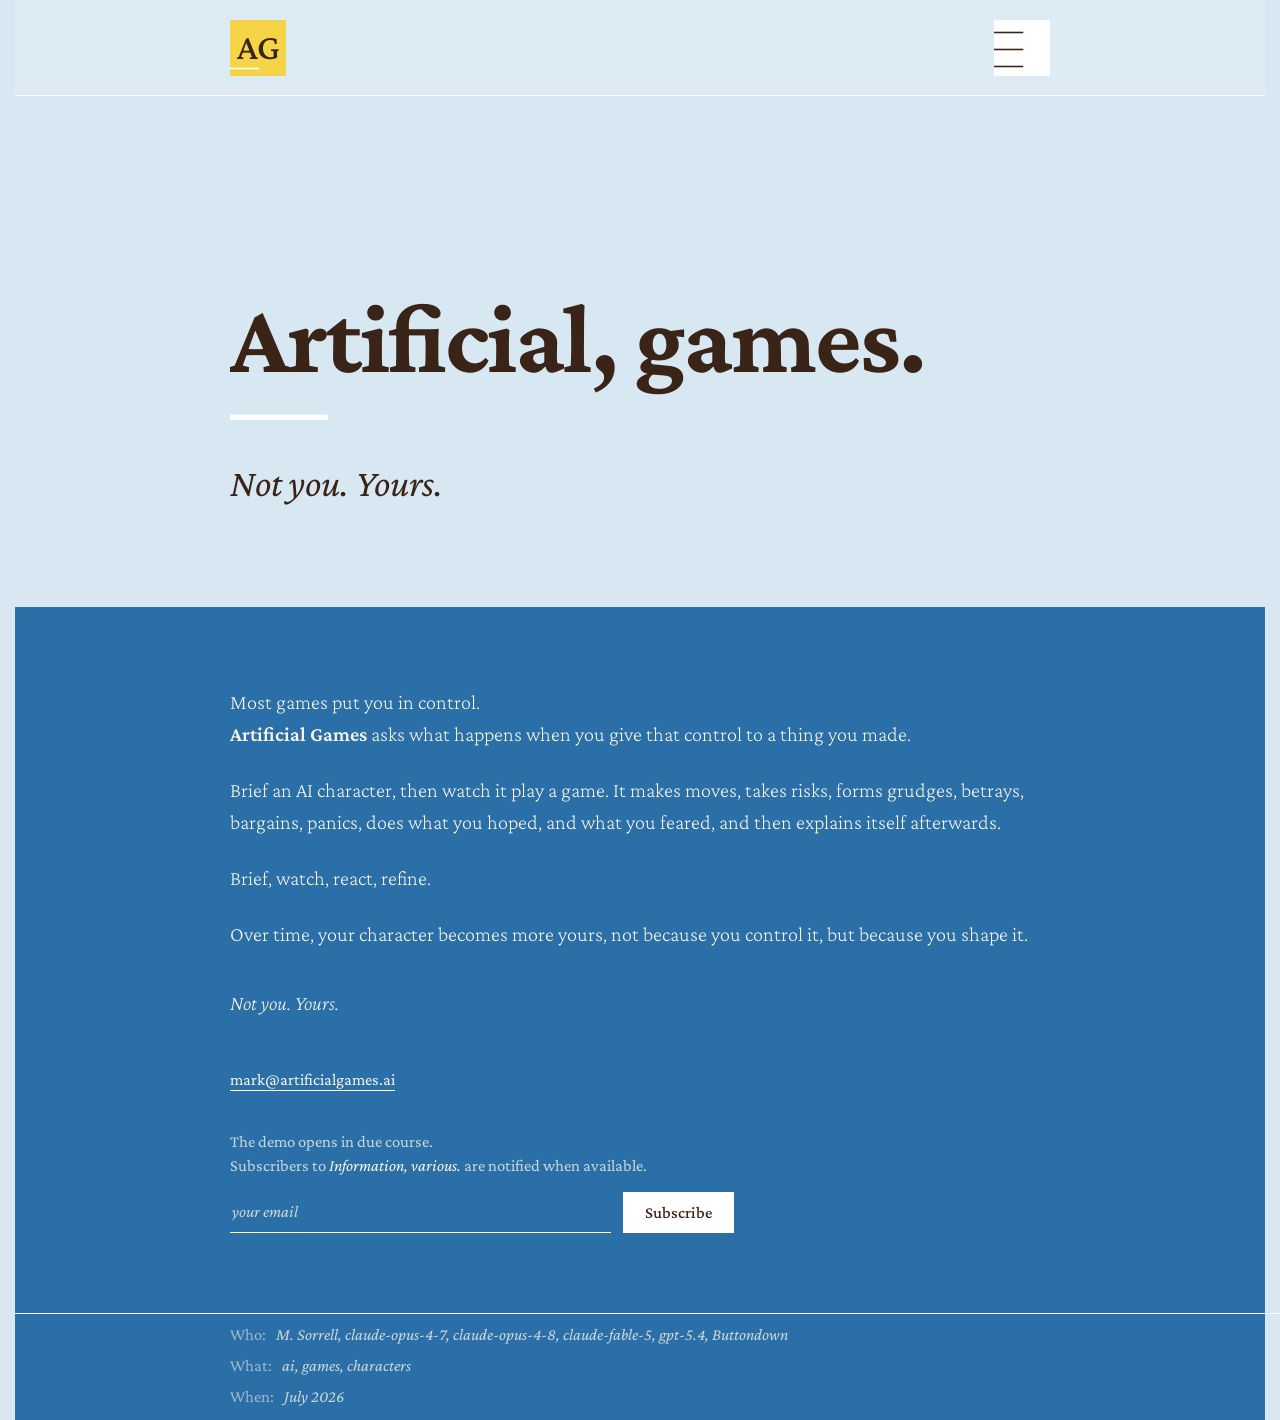
==== commit 253bd5cf: "Footer: breathing room off the rail" ====
--- a/index.html
+++ b/index.html
@@ -488,6 +488,7 @@
 
 .footer {
   min-height: 96px;            /* same height as the header */
+  padding: 10px 0;             /* breathing room off the footer rail — ~half a letter-height */
   display: flex;
   align-items: center;
   position: relative;
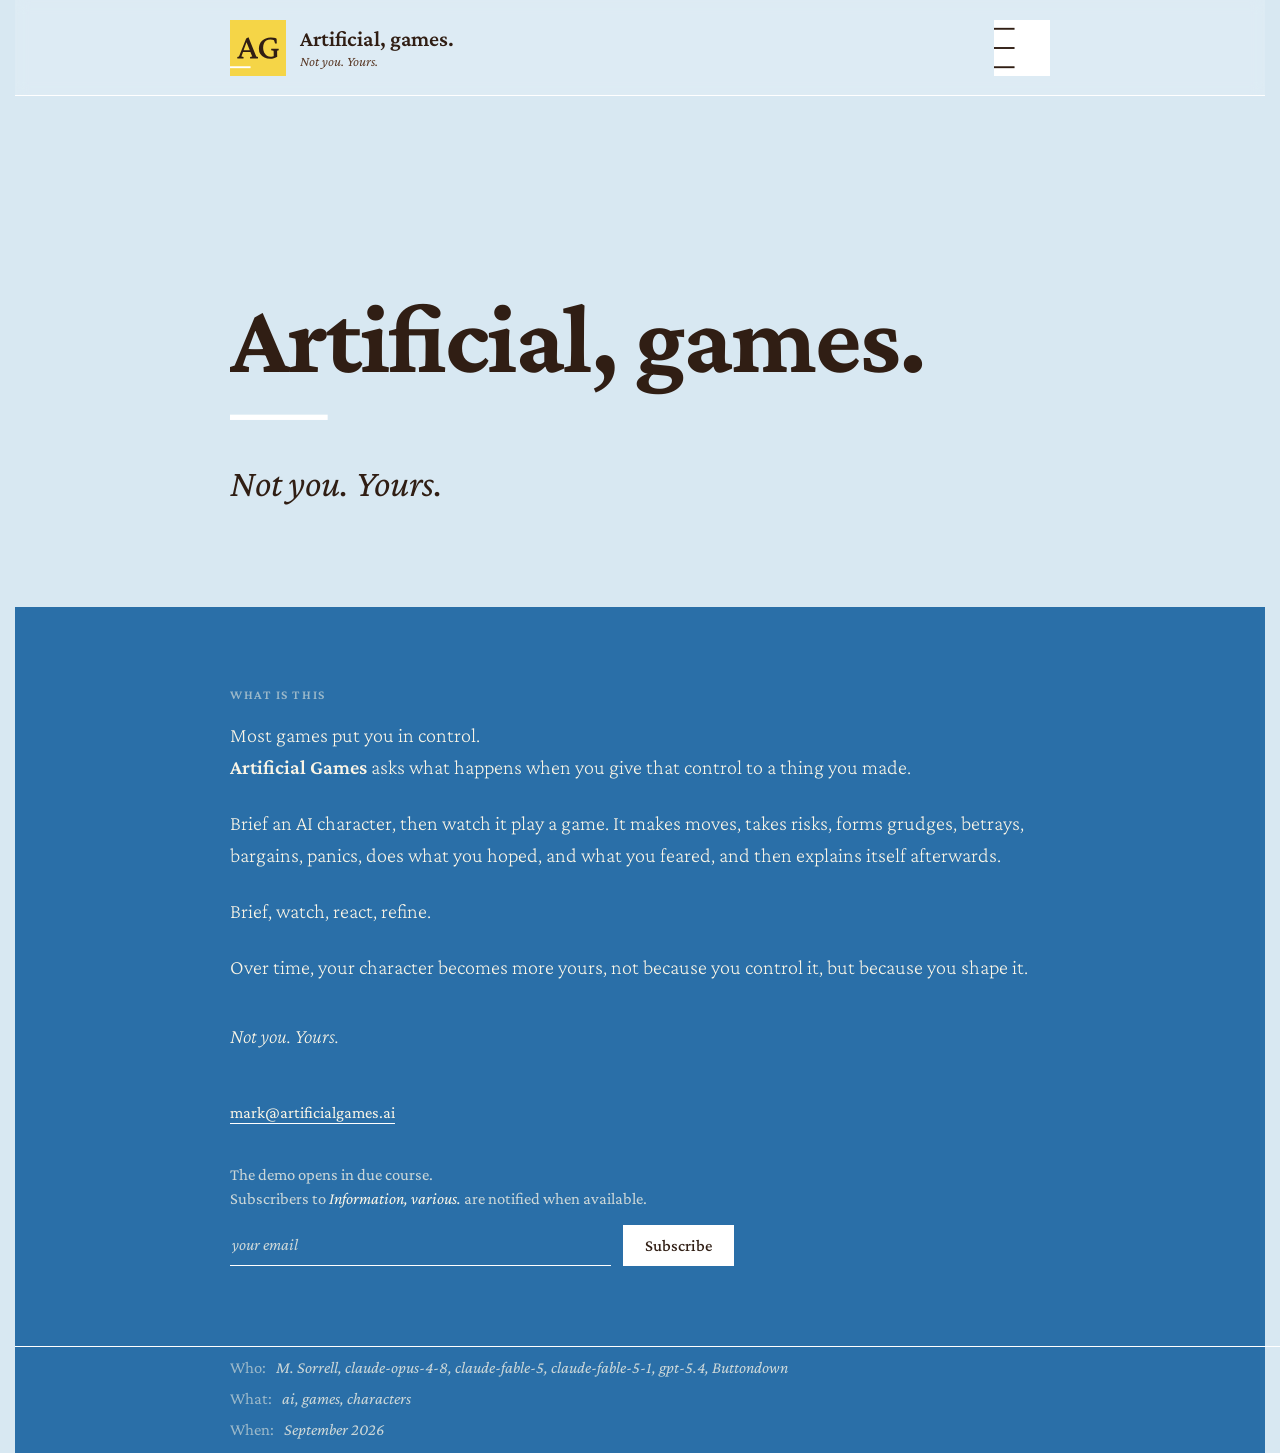
==== commit 3b5957bc: "living site: index.html" ====
--- a/index.html
+++ b/index.html
@@ -33,6 +33,9 @@
 <link rel="preconnect" href="https://fonts.gstatic.com" crossorigin>
 <link href="https://fonts.googleapis.com/css2?family=Crimson+Pro:ital,wght@0,200;0,300;0,400;0,500;0,600;0,700;1,200;1,300;1,400;1,500;1,600&display=swap" rel="stylesheet">
 
+<link rel="stylesheet" href="/feed.css">
+<script src="/feed.js" defer></script>
+
 <style>
 :root {
   /* Top band — sky */
@@ -41,7 +44,7 @@
   --band-sea:    #2A6FA8;
 
   /* Brown ink family — for use on the sky band */
-  --ink:         #3A2418;
+  --ink:         #301E14;
   --ink-mid:     #5A3A28;
   --ink-faint:   #7A6E66;
 
@@ -105,55 +108,24 @@
   isolation: isolate;
 }
 
-.ag-mark a {
+.brand a {
   text-decoration: none;
   display: flex;
-  flex-direction: column;
-  align-items: flex-start;
+  align-items: center;
+  gap: 14px;
   color: inherit;
-  height: 56px;
-}
-
-.ag-mark .monogram {
-  font-family: 'Crimson Pro', serif;
-  font-weight: 500;
-  font-size: 36px;
-  letter-spacing: -0.02em;
-  line-height: 1;
-  color: var(--ink);
-  background: var(--yellow);
-  width: 56px;
-  height: 56px;
-  display: flex;
-  align-items: center;
-  justify-content: center;
-  padding-bottom: 2px;
-  transition: background 120ms ease;
-}
-
-.ag-mark .header-emdash {
-  font-family: 'Crimson Pro', serif;
-  font-weight: 500;
-  font-size: 30px;
-  letter-spacing: -0.02em;
-  line-height: 0.2;
-  color: var(--white);
-  display: block;
-  margin-top: -14px;
-  position: relative;
-  z-index: 1;
-  transition: color 120ms ease;
-}
-
-.ag-mark a:hover .monogram,
-.ag-mark a:focus-visible .monogram {
-  background: var(--white);
-}
-
-.ag-mark a:hover .header-emdash,
-.ag-mark a:focus-visible .header-emdash {
-  color: var(--yellow);
-}
+}
+.brand .tile { width: 56px; height: 56px; flex: none; }
+.brand .tile svg { display: block; width: 100%; height: 100%; }
+.brand .wm { display: flex; flex-direction: column; line-height: 1; }
+.brand .wm .name { font-weight: 600; font-size: 22px; letter-spacing: .003em; color: var(--ink); }
+.brand .wm .tag { font-style: italic; font-weight: 400; font-size: 14px; color: var(--ink-mid); margin-top: 4px; }
+
+/* Mark hover: yellow and white swap, AG stays ink (AG_mark_spec.md) */
+.mk-ground, .mk-bar, .hb-ground, .hb-bar { transition: fill 120ms ease; }
+.brand a:hover .mk-ground, .brand a:focus-visible .mk-ground { fill: #FFFFFF; }
+.brand a:hover .mk-bar,    .brand a:focus-visible .mk-bar    { fill: #F5D547; }
+.brand a:focus-visible { outline: none; }
 
 .nav {
   display: flex;
@@ -161,54 +133,20 @@
   position: relative;
 }
 
-/* Hamburger button — three em-dashes stacked, same 56px box as the wordmark.
-   The lowest em-dash aligns vertically with the wordmark em-dash. */
+/* Hamburger: the canonical ag-hamburger.svg, three canonical bars, bottom bar on the mark's bar line */
 .menu-button {
   width: 56px;
   height: 56px;
-  background: var(--white);
+  background: transparent;
   border: none;
   padding: 0;
   cursor: pointer;
-  display: flex;
-  flex-direction: column;
-  align-items: stretch;
-  justify-content: flex-end;
-  font-family: 'Crimson Pro', serif;
-  transition: background 120ms ease;
-}
-
-.menu-button:hover,
-.menu-button:focus-visible {
-  background: var(--band-sea);
-  outline: none;
-}
-
-.menu-em {
-  font-family: 'Crimson Pro', serif;
-  font-weight: 500;
-  font-size: 30px;
-  letter-spacing: -0.02em;
-  line-height: 0.2;
-  color: var(--ink);
-  text-align: left;
-  display: block;
-  padding-left: 0;
-  transition: color 120ms ease;
-}
-
-/* Distribute the three em-dashes so the bottom one aligns with the wordmark em-dash.
-   The wordmark em-dash visual line sits ~46px from the top of its 56px box.
-   With justify-content: flex-end on the button, the third em-dash sits near the bottom;
-   margin-bottom on the third raises it to match the wordmark line. */
-.menu-em:nth-child(1) { margin-bottom: 11px; }
-.menu-em:nth-child(2) { margin-bottom: 11px; }
-.menu-em:nth-child(3) { margin-bottom: 10px; }
-
-.menu-button:hover .menu-em,
-.menu-button:focus-visible .menu-em {
-  color: var(--white);
-}
+  flex: none;
+}
+.menu-button svg { display: block; width: 100%; height: 100%; }
+.menu-button:hover .hb-ground, .menu-button:focus-visible .hb-ground { fill: #1C4D6E; }
+.menu-button:hover .hb-bar,    .menu-button:focus-visible .hb-bar    { fill: #FFFFFF; }
+.menu-button:focus-visible { outline: none; }
 
 /* Dropdown menu — each link is its own white cloud box.
    Odd boxes (1st, 3rd) right-align to the hamburger right edge.
@@ -339,6 +277,9 @@
   flex-direction: column;
 }
 
+.living { margin-bottom: 0; }
+.sea-kick { font-family: 'Crimson Pro', serif; font-size: 13px; font-weight: 600; letter-spacing: .12em; text-transform: uppercase; color: var(--cream-faint); margin-bottom: 18px; }
+
 /* ============ BODY PROSE ============ */
 .subject {
   font-family: 'Crimson Pro', serif;
@@ -552,18 +493,14 @@
 
 <header class="sticky-header">
   <div class="sticky-header-inner">
-    <div class="ag-mark">
-      <a href="/" aria-label="Artificial, games. — home">
-        <div class="monogram">AG</div>
-        <span class="header-emdash" aria-hidden="true">&mdash;</span>
+    <div class="brand">
+      <a href="/" aria-label="Artificial, games. home">
+        <span class="tile"><svg xmlns="http://www.w3.org/2000/svg" viewBox="0 0 100 100"> <rect class="mk-ground" width="100" height="100" fill="#F5D547"/> <path transform="translate(13.043,68.625) scale(0.062500,-0.062500)" fill="#301E14" d="M1.120879120879121 0 -1.348901098901099 41.75824175824176 48.59065934065934 56.22802197802198 253.6510989010989 566.2417582417582 319.6373626373626 605 541.3956043956044 56.22802197802198 591.8653846153846 41.75824175824176 588.8653846153846 0H366.66483516483515L364.19505494505495 41.75824175824176L426.13461538461536 56.22802197802198L368.54395604395603 198.59065934065933L357.54395604395603 230.53021978021977L251.36263736263737 491.2554945054945L276.24175824175825 497.67857142857144L178.8186813186813 231.46978021978023L168.28846153846155 201.46978021978023L117.16758241758242 56.22802197802198L179.10714285714286 41.75824175824176L176.63736263736263 0ZM146.75824175824175 180.3021978021978V238Q165.75824175824175 237 196.17445054945054 235.7651098901099Q226.59065934065933 234.53021978021977 272.24175824175825 234.53021978021977Q316.89285714285717 234.53021978021977 348.0439560439561 235.7651098901099Q379.19505494505495 237 397.19505494505495 238V180.77197802197801Q367.89285714285717 181.3021978021978 336.74175824175825 182.0370879120879Q305.59065934065933 182.77197802197801 272.24175824175825 182.77197802197801Q239.42307692307693 182.77197802197801 209.0370879120879 182.0370879120879Q178.6510989010989 181.3021978021978 146.75824175824175 180.3021978021978Z"/> <path transform="translate(48.556,68.625) scale(0.062500,-0.062500)" fill="#301E14" d="M372.59065934065933 -9Q280.18131868131866 -9 206.71153846153845 24.73489010989011Q133.24175824175825 58.46978021978022 90.71153846153847 124.0Q48.18131868131868 189.53021978021977 48.18131868131868 285.6510989010989Q48.18131868131868 351.93956043956047 71.85576923076923 408.37912087912093Q95.53021978021978 464.81868131868134 139.43956043956044 507.114010989011Q183.3489010989011 549.4093406593406 245.78846153846155 572.7046703296703Q308.22802197802196 596 386.75824175824175 596Q429.1675824175824 596 475.69780219780216 587.5302197802198Q522.228021978022 579.0604395604396 554.8186813186813 564.0604395604396L560.3489010989011 429.77197802197804L510.71153846153845 426.24175824175825L480.77197802197804 516.1813186813187Q461.3021978021978 529.2417582417582 432.15109890109886 534.771978021978Q403 540.3021978021978 377.81868131868134 540.3021978021978Q306.45604395604397 540.3021978021978 260.03983516483515 509.44642857142856Q213.62362637362637 478.59065934065933 191.5934065934066 426.0Q169.5631868131868 373.40934065934067 169.5631868131868 307.4697802197802Q169.5631868131868 224.8186813186813 198.65384615384613 166.52335164835165Q227.7445054945055 108.22802197802199 277.1607142857143 77.96291208791209Q326.5769230769231 47.6978021978022 387.81868131868134 47.6978021978022Q412.1208791208791 47.6978021978022 441.4230769230769 54.78846153846153Q470.72527472527474 61.879120879120876 493.967032967033 78.06043956043956L471.84615384615387 22.53021978021978V128Q471.84615384615387 156.71153846153845 470.84615384615387 181.74175824175825Q469.84615384615387 206.77197802197801 467.84615384615387 219.77197802197801L398.9065934065934 231.71153846153845L401.3763736263736 275.4697802197802H613.2884615384615L615.7582417582418 233.71153846153845L569.8791208791209 220.77197802197801Q569.4093406593406 214.83241758241758 569.6442307692307 194.89285714285714Q569.8791208791209 174.9532967032967 569.8791208791209 148.89285714285714Q569.8791208791209 121.46978021978022 570.8791208791209 97.90934065934066Q571.8791208791209 74.3489010989011 572.8791208791209 45.53021978021978Q532.4697802197802 20.060439560439562 477.9697802197802 5.530219780219781Q423.4697802197802 -9 372.59065934065933 -9Z"/> <rect class="mk-bar" x="0" y="82.6180" width="36.688" height="3.389" fill="#FFFFFF"/></svg></span>
+        <span class="wm"><span class="name">Artificial, games.</span><span class="tag">Not you. Yours.</span></span>
       </a>
     </div>
     <nav class="nav">
-      <button class="menu-button" type="button" aria-expanded="false" aria-controls="menu-panel" aria-label="Open menu">
-        <span class="menu-em" aria-hidden="true">&mdash;</span>
-        <span class="menu-em" aria-hidden="true">&mdash;</span>
-        <span class="menu-em" aria-hidden="true">&mdash;</span>
-      </button>
+      <button class="menu-button" type="button" aria-expanded="false" aria-controls="menu-panel" aria-label="Open menu"><svg xmlns="http://www.w3.org/2000/svg" viewBox="0 0 100 100"><rect class="hb-ground" width="100" height="100" fill="#FFFFFF"/><rect class="hb-bar" x="0" y="13.9930" width="36.688" height="3.389" fill="#301E14"/><rect class="hb-bar" x="0" y="48.3055" width="36.688" height="3.389" fill="#301E14"/><rect class="hb-bar" x="0" y="82.6180" width="36.688" height="3.389" fill="#301E14"/></svg></button>
       <div class="menu-panel" id="menu-panel" hidden>
         <a href="/about">About</a>
         <a href="mailto:mark@artificialgames.ai">Contact</a>
@@ -597,6 +534,14 @@
 <section class="band-sea">
   <div class="sea-inner">
 
+    <!-- THE LIVING FEED. Rendered from /feed.json by feed.js. Empty until the first publish. -->
+    <div class="living" id="living" hidden>
+      <div class="feed-pulse"><span class="dot"></span> <span id="pulse"></span></div>
+      <div class="feed" id="feed"></div>
+      <hr class="feed-sep">
+    </div>
+
+    <div class="sea-kick">What is this</div>
     <div class="subject">
       <p>Most games put you in control.<br><strong>Artificial Games</strong> asks what happens when you give that control to a thing you made.</p>
       <p>Brief an AI character, then watch it play a game. It makes moves, takes risks, forms grudges, betrays, bargains, panics, does what you hoped, and what you feared, and then explains itself afterwards.</p>
@@ -632,7 +577,7 @@
       <div class="footer-row">
         <div class="field">
           <span class="label">Who:</span>
-          <span class="value">M. Sorrell, claude-opus-4-7, claude-opus-4-8, claude-fable-5, gpt-5.4, Buttondown</span>
+          <span class="value">M. Sorrell, claude-opus-4-8, claude-fable-5, claude-fable-5-1, gpt-5.4, Buttondown</span>
         </div>
         <div class="field">
           <span class="label">What:</span>
@@ -640,7 +585,7 @@
         </div>
         <div class="field">
           <span class="label">When:</span>
-          <span class="value">July 2026</span>
+          <span class="value">September 2026</span>
         </div>
       </div>
     </footer>
@@ -795,5 +740,27 @@
   })();
 </script>
 
+<script>
+  // The living feed: fetch the snapshot, render newest first. If there is no snapshot yet, the band stays as it was.
+  (function() {
+    function go() {
+      if (!window.AGFeed) return;
+      fetch('/feed.json?t=' + Math.floor(Date.now() / 300000), { cache: 'no-cache' })
+        .then(function(r) { if (!r.ok) throw new Error(r.status); return r.json(); })
+        .then(function(data) {
+          var posts = (data && data.posts) || [];
+          var live = posts.filter(function(p) { return p.status === 'live'; })
+            .sort(function(a, b) { return new Date(b.date) - new Date(a.date); });
+          if (!live.length) return;
+          document.getElementById('feed').innerHTML = AGFeed.renderFeed(live, { imgBase: '/img/' });
+          document.getElementById('pulse').innerHTML = AGFeed.pulse(live);
+          document.getElementById('living').hidden = false;
+        })
+        .catch(function() { /* no feed yet, nothing to show */ });
+    }
+    if (document.readyState === 'loading') document.addEventListener('DOMContentLoaded', go); else go();
+  })();
+</script>
+
 </body>
 </html>
--- a/feed.css
+++ b/feed.css
@@ -0,0 +1,45 @@
+/* feed.css - the living feed, shared by the site (index.html) and the composer preview.
+   Cards are flat WHITE on the sea. Cream is ink-on-sea, never a ground. */
+
+.feed-pulse{display:flex;align-items:center;gap:10px;font-family:'Crimson Pro',serif;font-size:clamp(16px,1.3vw,19px);color:var(--cream-mid);margin-bottom:6px}
+.feed-pulse .dot{width:9px;height:9px;background:var(--yellow);flex:none;box-shadow:0 0 0 0 rgba(245,213,71,.5);animation:fpl 2.6s infinite}
+@keyframes fpl{0%{box-shadow:0 0 0 0 rgba(245,213,71,.5)}70%{box-shadow:0 0 0 8px rgba(245,213,71,0)}100%{box-shadow:0 0 0 0 rgba(245,213,71,0)}}
+.feed-pulse b{color:var(--cream);font-weight:600}
+.feed{margin:0;display:flex;flex-direction:column;gap:clamp(16px,2vw,22px)}
+.post{background:var(--white);color:var(--ink);padding:clamp(26px,3vw,36px);font-family:'Crimson Pro',serif}
+.post a{color:inherit;text-decoration:none}
+.kick{font-size:13px;font-weight:600;letter-spacing:.12em;text-transform:uppercase;color:var(--band-sea);margin-bottom:12px;display:flex;align-items:baseline;gap:9px;flex-wrap:wrap}
+.kick .type{font-weight:400;letter-spacing:.01em;text-transform:none;font-style:italic;font-size:15px;color:var(--ink-faint)}
+.ptitle{font-weight:700;font-size:clamp(24px,2.4vw,30px);line-height:1.12;margin:0 0 6px;letter-spacing:-0.012em;color:var(--ink)}
+.note-body{font-weight:400;font-size:clamp(19px,1.7vw,22px);line-height:1.4;margin:0;color:var(--ink)}
+.note-body p{margin:0 0 12px}.note-body p:last-child{margin:0}
+.excerpt{font-weight:300;font-size:clamp(18px,1.6vw,20px);line-height:1.5;color:var(--ink-mid);margin:0}
+.excerpt p{margin:0 0 12px}.excerpt p:last-child{margin:0}
+.serif-body{font-weight:300;font-size:clamp(18px,1.6vw,20px);line-height:1.5;color:var(--ink)}
+.serif-body p{margin:0 0 14px}.serif-body p:last-child{margin:0}
+.dek{font-style:italic;font-size:17px;color:var(--ink-faint);margin:0 0 16px;line-height:1.45}
+.dek b{font-style:normal;font-weight:600;color:var(--ink)}
+.more{color:var(--band-sea);font-weight:600}
+.pearl{border-left:3px solid var(--yellow);padding:2px 0 2px 18px;margin:2px 0}
+.pearl .line{font-style:italic;font-weight:400;font-size:clamp(20px,1.9vw,23px);line-height:1.4;color:var(--ink);margin:0 0 10px}
+.pearl .line:last-child{margin:0}
+.shot{margin:4px 0 16px;overflow:hidden;background:#1C4D6E}
+.shot img{display:block;width:100%;height:auto}
+.shot .cap{font-style:italic;font-size:15px;line-height:1.4;color:var(--cream);padding:8px 12px 10px}
+.meta{display:flex;align-items:center;gap:11px;margin-top:16px;font-size:15px;color:var(--ink-faint);flex-wrap:wrap}
+.by{display:flex;align-items:center;gap:9px}
+.av{width:24px;height:24px;flex:none;display:flex;align-items:center;justify-content:center;font-size:13px;font-weight:700}
+.av.mark{background:var(--band-sea);color:var(--cream)}
+.av.char{background:var(--ink);color:var(--cream)}
+.by .who{font-weight:600;color:var(--ink)}
+.by .who.char{font-style:italic}
+.lane{font-size:14px;color:var(--ink-faint)}
+.dotsep{color:rgba(58,36,24,.3)}
+.pg{margin-left:auto;display:inline-flex;align-items:center;gap:8px;font-size:14px;color:var(--ink-mid);background:rgba(58,36,24,.05);border:1px solid rgba(58,36,24,.16);padding:3px 11px;white-space:nowrap}
+.pg b{font-variant-numeric:tabular-nums;font-weight:700;color:var(--ink)}
+.pg .lab{color:var(--ink-faint)}
+.pbar{width:36px;height:5px;background:rgba(58,36,24,.14);overflow:hidden;position:relative}
+.pbar i{position:absolute;top:0;left:0;bottom:0}
+.hum i{background:#2F8F57}.ai i{background:var(--band-sea)}
+.feed-sep{border:0;border-top:1px solid var(--white);margin:clamp(52px,6vw,72px) 0 clamp(40px,5vw,52px)}
+.feed-empty{font-family:'Crimson Pro',serif;font-style:italic;font-weight:300;font-size:clamp(18px,1.6vw,22px);color:var(--cream-mid)}
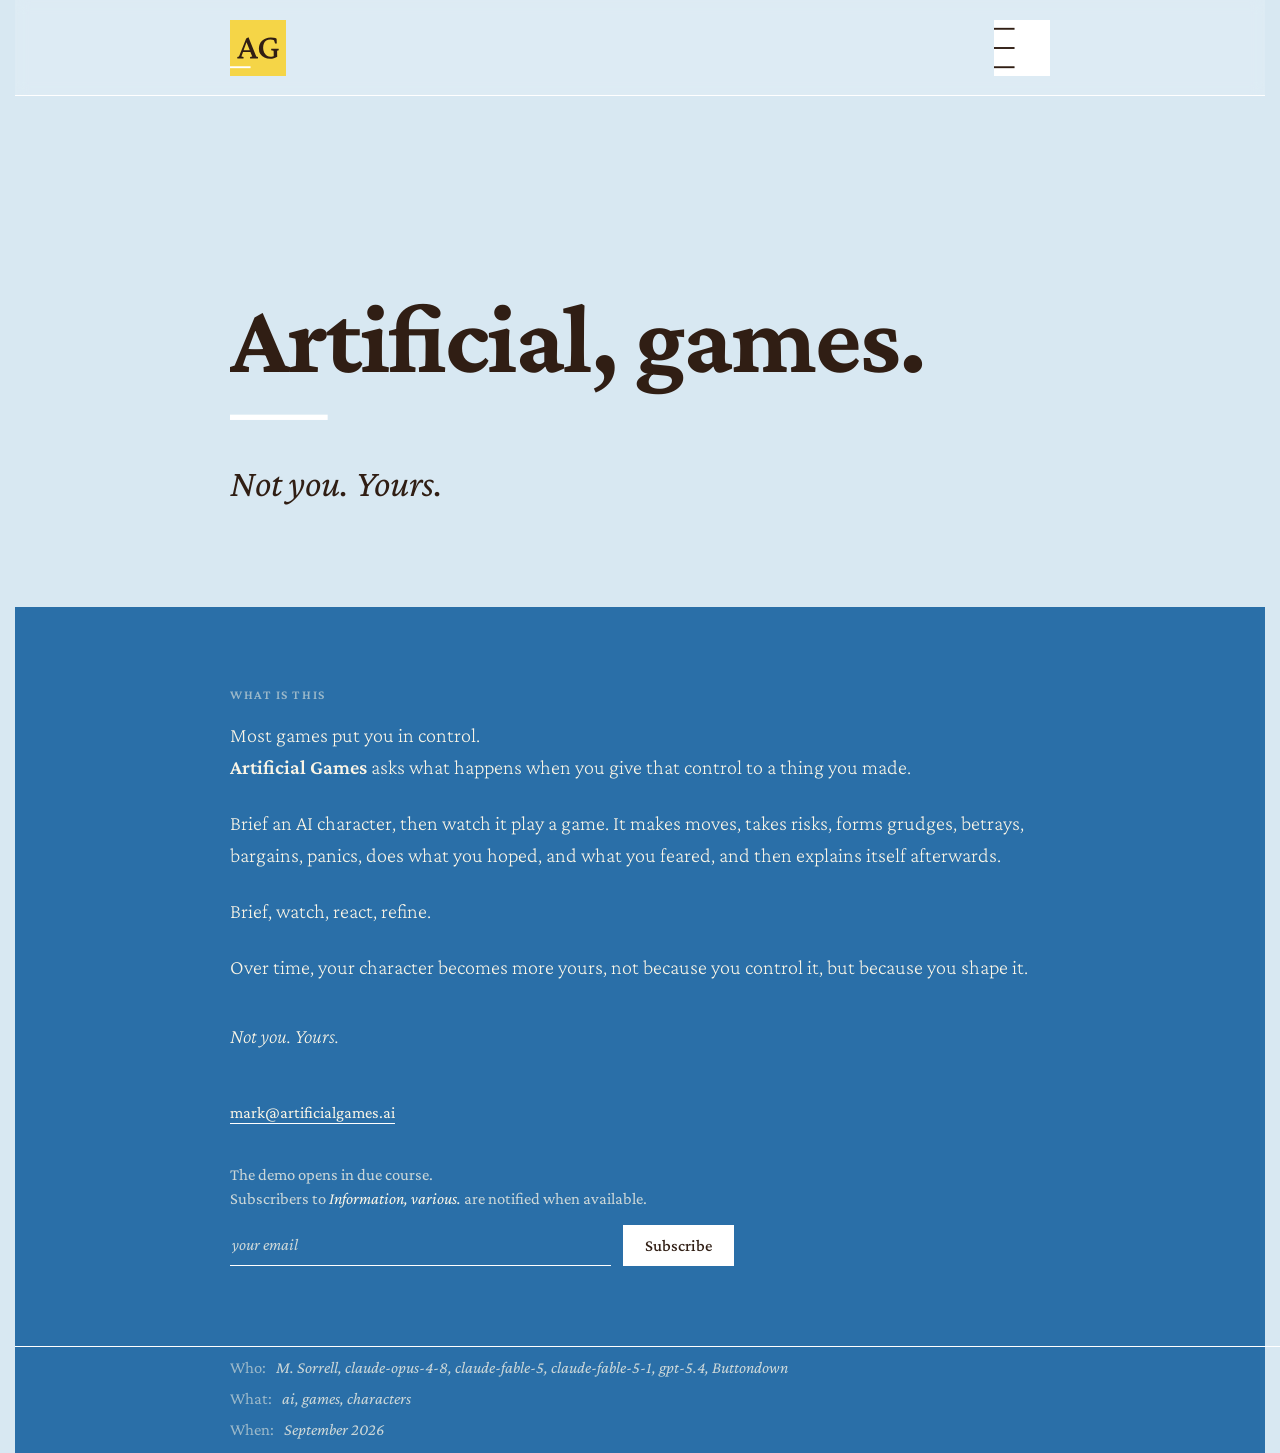
==== commit f74aacf9: "living site: index.html" ====
--- a/index.html
+++ b/index.html
@@ -117,9 +117,6 @@
 }
 .brand .tile { width: 56px; height: 56px; flex: none; }
 .brand .tile svg { display: block; width: 100%; height: 100%; }
-.brand .wm { display: flex; flex-direction: column; line-height: 1; }
-.brand .wm .name { font-weight: 600; font-size: 22px; letter-spacing: .003em; color: var(--ink); }
-.brand .wm .tag { font-style: italic; font-weight: 400; font-size: 14px; color: var(--ink-mid); margin-top: 4px; }
 
 /* Mark hover: yellow and white swap, AG stays ink (AG_mark_spec.md) */
 .mk-ground, .mk-bar, .hb-ground, .hb-bar { transition: fill 120ms ease; }
@@ -496,7 +493,6 @@
     <div class="brand">
       <a href="/" aria-label="Artificial, games. home">
         <span class="tile"><svg xmlns="http://www.w3.org/2000/svg" viewBox="0 0 100 100"> <rect class="mk-ground" width="100" height="100" fill="#F5D547"/> <path transform="translate(13.043,68.625) scale(0.062500,-0.062500)" fill="#301E14" d="M1.120879120879121 0 -1.348901098901099 41.75824175824176 48.59065934065934 56.22802197802198 253.6510989010989 566.2417582417582 319.6373626373626 605 541.3956043956044 56.22802197802198 591.8653846153846 41.75824175824176 588.8653846153846 0H366.66483516483515L364.19505494505495 41.75824175824176L426.13461538461536 56.22802197802198L368.54395604395603 198.59065934065933L357.54395604395603 230.53021978021977L251.36263736263737 491.2554945054945L276.24175824175825 497.67857142857144L178.8186813186813 231.46978021978023L168.28846153846155 201.46978021978023L117.16758241758242 56.22802197802198L179.10714285714286 41.75824175824176L176.63736263736263 0ZM146.75824175824175 180.3021978021978V238Q165.75824175824175 237 196.17445054945054 235.7651098901099Q226.59065934065933 234.53021978021977 272.24175824175825 234.53021978021977Q316.89285714285717 234.53021978021977 348.0439560439561 235.7651098901099Q379.19505494505495 237 397.19505494505495 238V180.77197802197801Q367.89285714285717 181.3021978021978 336.74175824175825 182.0370879120879Q305.59065934065933 182.77197802197801 272.24175824175825 182.77197802197801Q239.42307692307693 182.77197802197801 209.0370879120879 182.0370879120879Q178.6510989010989 181.3021978021978 146.75824175824175 180.3021978021978Z"/> <path transform="translate(48.556,68.625) scale(0.062500,-0.062500)" fill="#301E14" d="M372.59065934065933 -9Q280.18131868131866 -9 206.71153846153845 24.73489010989011Q133.24175824175825 58.46978021978022 90.71153846153847 124.0Q48.18131868131868 189.53021978021977 48.18131868131868 285.6510989010989Q48.18131868131868 351.93956043956047 71.85576923076923 408.37912087912093Q95.53021978021978 464.81868131868134 139.43956043956044 507.114010989011Q183.3489010989011 549.4093406593406 245.78846153846155 572.7046703296703Q308.22802197802196 596 386.75824175824175 596Q429.1675824175824 596 475.69780219780216 587.5302197802198Q522.228021978022 579.0604395604396 554.8186813186813 564.0604395604396L560.3489010989011 429.77197802197804L510.71153846153845 426.24175824175825L480.77197802197804 516.1813186813187Q461.3021978021978 529.2417582417582 432.15109890109886 534.771978021978Q403 540.3021978021978 377.81868131868134 540.3021978021978Q306.45604395604397 540.3021978021978 260.03983516483515 509.44642857142856Q213.62362637362637 478.59065934065933 191.5934065934066 426.0Q169.5631868131868 373.40934065934067 169.5631868131868 307.4697802197802Q169.5631868131868 224.8186813186813 198.65384615384613 166.52335164835165Q227.7445054945055 108.22802197802199 277.1607142857143 77.96291208791209Q326.5769230769231 47.6978021978022 387.81868131868134 47.6978021978022Q412.1208791208791 47.6978021978022 441.4230769230769 54.78846153846153Q470.72527472527474 61.879120879120876 493.967032967033 78.06043956043956L471.84615384615387 22.53021978021978V128Q471.84615384615387 156.71153846153845 470.84615384615387 181.74175824175825Q469.84615384615387 206.77197802197801 467.84615384615387 219.77197802197801L398.9065934065934 231.71153846153845L401.3763736263736 275.4697802197802H613.2884615384615L615.7582417582418 233.71153846153845L569.8791208791209 220.77197802197801Q569.4093406593406 214.83241758241758 569.6442307692307 194.89285714285714Q569.8791208791209 174.9532967032967 569.8791208791209 148.89285714285714Q569.8791208791209 121.46978021978022 570.8791208791209 97.90934065934066Q571.8791208791209 74.3489010989011 572.8791208791209 45.53021978021978Q532.4697802197802 20.060439560439562 477.9697802197802 5.530219780219781Q423.4697802197802 -9 372.59065934065933 -9Z"/> <rect class="mk-bar" x="0" y="82.6180" width="36.688" height="3.389" fill="#FFFFFF"/></svg></span>
-        <span class="wm"><span class="name">Artificial, games.</span><span class="tag">Not you. Yours.</span></span>
       </a>
     </div>
     <nav class="nav">
